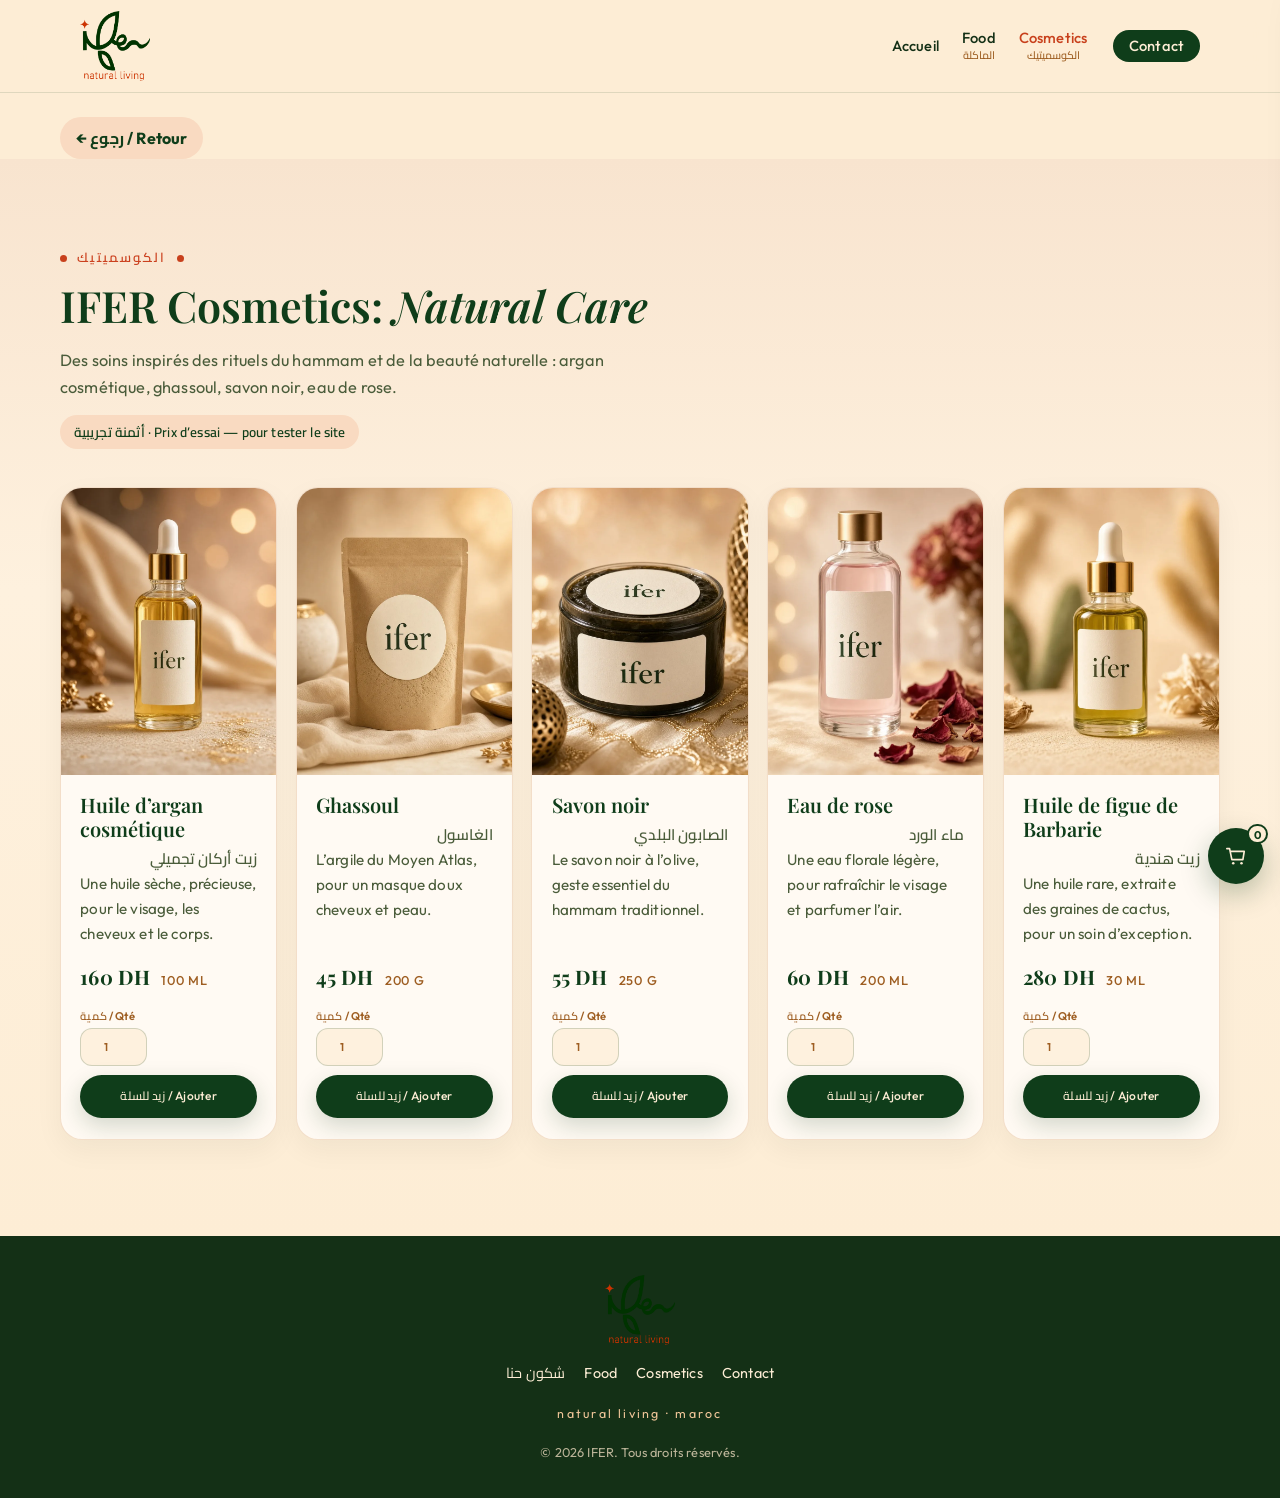
==== cosmetics.html @ a5d4ecb9 "Add product photos, test prices in MAD, and WhatsApp checkout cart Customers can add items to a shar" ====
<!DOCTYPE html>
<html lang="fr">
<head>
  <meta charset="UTF-8">
  <meta name="viewport" content="width=device-width, initial-scale=1">
  <meta name="description" content="IFER — natural living. Huiles, délices et rituels du terroir marocain. Food et Cosmetics.">
  <title>IFER Cosmetics — الكوسميتيك</title>
  <link rel="icon" type="image/png" sizes="32x32" href="assets/favicon-32.png">
  <link rel="icon" type="image/png" sizes="64x64" href="assets/favicon-64.png">
  <link rel="apple-touch-icon" href="assets/favicon-256.png">
  <link rel="preconnect" href="https://fonts.googleapis.com">
  <link rel="preconnect" href="https://fonts.gstatic.com" crossorigin>
  <link href="https://fonts.googleapis.com/css2?family=Cairo:wght@400;500;600;700&family=Outfit:wght@300;400;500;600&family=Playfair+Display:ital,wght@0,400;0,500;0,600;0,700;1,400;1,500&display=swap" rel="stylesheet">
  <link rel="stylesheet" href="styles.css">
</head>
<body>
  <a class="skip-link" href="#contenu">Aller au contenu</a>

  <header class="site-header" id="top">
    <div class="header-inner">
      <a class="brand" href="index.html" aria-label="ifer natural living — accueil">
        <img src="assets/ifer-logo.png" width="2061" height="2050" alt="ifer, natural living">
      </a>
      <button class="nav-toggle" type="button" aria-expanded="false" aria-controls="site-nav" aria-label="Ouvrir le menu">
        <span></span><span></span><span></span>
      </button>
      <nav class="site-nav" id="site-nav" aria-label="Navigation principale">
        <ul>
          <li><a href="index.html">Accueil</a></li>
          <li><a href="food.html">Food<span class="nav-sub">الماكلة</span></a></li>
          <li><a href="cosmetics.html" aria-current="page" class="is-active">Cosmetics<span class="nav-sub">الكوسميتيك</span></a></li>
          <li><a href="index.html#contact" class="nav-cta">Contact</a></li>
        </ul>
      </nav>
    </div>
  </header>

  <main id="contenu">
<div class="container back-wrap"><a class="back-link" href="index.html">← رجوع / Retour</a></div>
    <section class="products cosmetics" id="cosmetics">
      <div class="container">
        <header class="section-head reveal">
          <p class="eyebrow"><span class="dot" aria-hidden="true"></span> الكوسميتيك <span class="dot" aria-hidden="true"></span></p>
          <h2>IFER Cosmetics: <em>Natural Care</em></h2>
          <p class="section-lead">Des soins inspirés des rituels du hammam et de la beauté naturelle : argan cosmétique, ghassoul, savon noir, eau de rose.</p>
          <p class="test-prices-note">أثمنة تجريبية · Prix d’essai — pour tester le site</p>
        </header>

        <div class="card-grid card-grid-5">
          <article class="product-card reveal" data-id="argan-cosmetique" data-name="Huile d’argan cosmétique" data-name-ar="زيت أركان تجميلي" data-price="160" data-size="100 ml" data-img="assets/products/argan-cosmetique.webp">
            <div class="product-photo">
              <picture>
                <source type="image/webp" srcset="assets/products/argan-cosmetique.webp">
                <img src="assets/products/argan-cosmetique.jpg" width="800" height="1066" alt="Huile d’argan cosmétique ifer, 100 ml">
              </picture>
            </div>
            <div class="card-body">
              <h3>Huile d’argan cosmétique</h3>
              <p class="ar-name" lang="ar" dir="rtl">زيت أركان تجميلي</p>
              <p>Une huile sèche, précieuse, pour le visage, les cheveux et le corps.</p>
              <p class="price"><strong>160 DH</strong> <span class="size">100 ml</span></p>
              <div class="buy-row">
                <label class="qty-wrap">كمية / Qté
                  <input class="qty-input" type="number" min="1" max="20" value="1" inputmode="numeric">
                </label>
                <button type="button" class="btn btn-green btn-add">زيد للسلة / Ajouter</button>
              </div>
            </div>
          </article>

          <article class="product-card reveal" data-id="ghassoul" data-name="Ghassoul" data-name-ar="الغاسول" data-price="45" data-size="200 g" data-img="assets/products/ghassoul.webp">
            <div class="product-photo">
              <picture>
                <source type="image/webp" srcset="assets/products/ghassoul.webp">
                <img src="assets/products/ghassoul.jpg" width="800" height="1066" alt="Sachet de ghassoul ifer, 200 g">
              </picture>
            </div>
            <div class="card-body">
              <h3>Ghassoul</h3>
              <p class="ar-name" lang="ar" dir="rtl">الغاسول</p>
              <p>L’argile du Moyen Atlas, pour un masque doux cheveux et peau.</p>
              <p class="price"><strong>45 DH</strong> <span class="size">200 g</span></p>
              <div class="buy-row">
                <label class="qty-wrap">كمية / Qté
                  <input class="qty-input" type="number" min="1" max="20" value="1" inputmode="numeric">
                </label>
                <button type="button" class="btn btn-green btn-add">زيد للسلة / Ajouter</button>
              </div>
            </div>
          </article>

          <article class="product-card reveal" data-id="savon-noir" data-name="Savon noir" data-name-ar="الصابون البلدي" data-price="55" data-size="250 g" data-img="assets/products/savon-noir.webp">
            <div class="product-photo">
              <picture>
                <source type="image/webp" srcset="assets/products/savon-noir.webp">
                <img src="assets/products/savon-noir.jpg" width="800" height="1066" alt="Pot de savon noir ifer, 250 g">
              </picture>
            </div>
            <div class="card-body">
              <h3>Savon noir</h3>
              <p class="ar-name" lang="ar" dir="rtl">الصابون البلدي</p>
              <p>Le savon noir à l’olive, geste essentiel du hammam traditionnel.</p>
              <p class="price"><strong>55 DH</strong> <span class="size">250 g</span></p>
              <div class="buy-row">
                <label class="qty-wrap">كمية / Qté
                  <input class="qty-input" type="number" min="1" max="20" value="1" inputmode="numeric">
                </label>
                <button type="button" class="btn btn-green btn-add">زيد للسلة / Ajouter</button>
              </div>
            </div>
          </article>

          <article class="product-card reveal" data-id="eau-rose" data-name="Eau de rose" data-name-ar="ماء الورد" data-price="60" data-size="200 ml" data-img="assets/products/eau-rose.webp">
            <div class="product-photo">
              <picture>
                <source type="image/webp" srcset="assets/products/eau-rose.webp">
                <img src="assets/products/eau-rose.jpg" width="800" height="1066" alt="Bouteille d’eau de rose ifer, 200 ml">
              </picture>
            </div>
            <div class="card-body">
              <h3>Eau de rose</h3>
              <p class="ar-name" lang="ar" dir="rtl">ماء الورد</p>
              <p>Une eau florale légère, pour rafraîchir le visage et parfumer l’air.</p>
              <p class="price"><strong>60 DH</strong> <span class="size">200 ml</span></p>
              <div class="buy-row">
                <label class="qty-wrap">كمية / Qté
                  <input class="qty-input" type="number" min="1" max="20" value="1" inputmode="numeric">
                </label>
                <button type="button" class="btn btn-green btn-add">زيد للسلة / Ajouter</button>
              </div>
            </div>
          </article>

          <article class="product-card reveal" data-id="figue-barbarie" data-name="Huile de figue de Barbarie" data-name-ar="زيت هندية" data-price="280" data-size="30 ml" data-img="assets/products/figue-barbarie.webp">
            <div class="product-photo">
              <picture>
                <source type="image/webp" srcset="assets/products/figue-barbarie.webp">
                <img src="assets/products/figue-barbarie.jpg" width="800" height="1066" alt="Huile de figue de Barbarie ifer, 30 ml">
              </picture>
            </div>
            <div class="card-body">
              <h3>Huile de figue de Barbarie</h3>
              <p class="ar-name" lang="ar" dir="rtl">زيت هندية</p>
              <p>Une huile rare, extraite des graines de cactus, pour un soin d’exception.</p>
              <p class="price"><strong>280 DH</strong> <span class="size">30 ml</span></p>
              <div class="buy-row">
                <label class="qty-wrap">كمية / Qté
                  <input class="qty-input" type="number" min="1" max="20" value="1" inputmode="numeric">
                </label>
                <button type="button" class="btn btn-green btn-add">زيد للسلة / Ajouter</button>
              </div>
            </div>
          </article>
        </div>
      </div>
    </section>
  </main>

  <footer class="site-footer">
    <div class="container footer-inner">
      <a class="brand footer-brand" href="index.html">
        <img src="assets/ifer-logo.png" width="2061" height="2050" alt="ifer, natural living">
      </a>
      <nav aria-label="Pied de page">
        <a href="index.html">شكون حنا</a>
        <a href="food.html">Food</a>
        <a href="cosmetics.html">Cosmetics</a>
        <a href="index.html#contact">Contact</a>
      </nav>
      <p class="footer-tag">natural living · Maroc</p>
      <p class="copyright">© <span id="year"></span> IFER. Tous droits réservés.</p>
    </div>
  </footer>

  <script src="script.js"></script>
</body>
</html>
---- styles.css ----
/* IFER — natural living
   Palette sampled from the brand artwork */
:root {
  --green-dark: #0f3d1a;
  --green-wordmark: #274422;
  --green-deep: #203d1d;
  --green-ink: #143016;
  --orange: #c8401c;
  --orange-tag: #cb401e;
  --orange-star: #db4216;
  --orange-bright: #f0420e;
  --orange-dark: #c83815;
  --cream: #fdedd5;
  --cream-mid: #fdeed7;
  --cream-warm: #fef1de;
  --cream-deep: #f3e0c4;
  --gold-mid: #e7b686;
  --gold-light: #f1c699;
  --gold-dark: #d89d67;
  --amber: #b67943;
  --amber-dark: #9e5e22;
  --amber-light: #d2975a;
  --pink-pill: #f9dac1;
  --backdrop: #c4986f;
  --paper: #fffaf3;
  --text: #143016;
  --text-soft: #4a5c3a;
  --line: rgba(15, 61, 26, 0.12);
  --shadow: 0 16px 40px rgba(20, 48, 22, 0.08);
  --radius: 22px;
  --header-h: 84px;
  --font-serif: "Playfair Display", "Times New Roman", serif;
  --font-sans: "Outfit", "Cairo", system-ui, sans-serif;
  --font-ar: "Cairo", "Outfit", system-ui, sans-serif;
  --ease: cubic-bezier(.22, 1, .36, 1);
}

*, *::before, *::after { box-sizing: border-box; }
html { scroll-behavior: smooth; }
@media (prefers-reduced-motion: reduce) {
  html { scroll-behavior: auto; }
  *, *::before, *::after {
    animation-duration: 0.01ms !important;
    animation-iteration-count: 1 !important;
    transition-duration: 0.01ms !important;
  }
}

body {
  margin: 0;
  font-family: var(--font-sans);
  font-weight: 400;
  color: var(--text);
  background: var(--cream);
  line-height: 1.65;
  letter-spacing: 0.01em;
  -webkit-font-smoothing: antialiased;
}

img { max-width: 100%; height: auto; display: block; }
a { color: inherit; }
button, input, textarea { font: inherit; color: inherit; }

h1, h2, h3, em {
  font-family: var(--font-serif);
  font-weight: 600;
  letter-spacing: 0;
  line-height: 1.2;
  color: var(--green-dark);
}

h1 { font-size: clamp(1.85rem, 5vw, 3.15rem); margin: 0 0 0.4em; }
h2 { font-size: clamp(1.7rem, 4vw, 2.7rem); margin: 0 0 0.35em; }
h3 { font-size: 1.25rem; margin: 0 0 0.25em; }

[lang="ar"] { font-family: var(--font-ar); }

.skip-link {
  position: absolute;
  left: 1rem;
  top: -4rem;
  background: var(--green-dark);
  color: var(--cream);
  padding: 0.6rem 1rem;
  z-index: 1000;
  border-radius: 8px;
}
.skip-link:focus { top: 0.6rem; }

.container {
  width: min(1120px, calc(100% - 2rem));
  margin-inline: auto;
}

/* Eyebrow + 4-point star / orange dots (from the product post) */
.eyebrow {
  display: flex;
  align-items: center;
  justify-content: center;
  gap: 0.65rem;
  margin: 0 0 0.7rem;
  font-family: var(--font-ar);
  font-size: 0.82rem;
  font-weight: 600;
  letter-spacing: 0.16em;
  text-transform: uppercase;
  color: var(--orange-tag);
}
.section-head .eyebrow,
.about-copy .eyebrow,
.feature-body .eyebrow,
.contact-copy .eyebrow { justify-content: flex-start; }

.star {
  width: 11px;
  height: 11px;
  background: var(--orange-star);
  clip-path: polygon(50% 0%, 65% 35%, 100% 50%, 65% 65%, 50% 100%, 35% 65%, 0% 50%, 35% 35%);
  display: inline-block;
  flex-shrink: 0;
}
.dot {
  width: 7px;
  height: 7px;
  background: var(--orange);
  border-radius: 50%;
  display: inline-block;
  flex-shrink: 0;
}

.h-latin {
  display: block;
  margin-top: 0.25rem;
  font-family: var(--font-serif);
  font-style: italic;
  font-weight: 400;
  font-size: 0.52em;
  color: var(--amber-dark);
  letter-spacing: 0.02em;
}

.section-lead {
  max-width: 38rem;
  margin: 0.25rem 0 0;
  color: var(--text-soft);
  font-size: 1.02rem;
}

.section-head {
  margin-bottom: 2.4rem;
  text-align: left;
}

/* Buttons */
.btn {
  display: inline-flex;
  align-items: center;
  justify-content: center;
  gap: 0.45rem;
  padding: 0.85rem 1.45rem;
  border-radius: 999px;
  text-decoration: none;
  border: 1.5px solid transparent;
  cursor: pointer;
  font-weight: 500;
  letter-spacing: 0.04em;
  transition: transform 0.35s var(--ease), background 0.35s var(--ease), color 0.35s var(--ease), box-shadow 0.35s var(--ease);
}
.btn:hover { transform: translateY(-2px); }
.btn:focus-visible { outline: 2px solid var(--orange); outline-offset: 3px; }
.btn-green {
  background: var(--green-dark);
  color: var(--cream);
  box-shadow: 0 8px 22px rgba(15, 61, 26, 0.18);
}
.btn-green:hover { background: var(--green-wordmark); }
.btn-outline {
  background: transparent;
  color: var(--green-dark);
  border-color: var(--green-dark);
}
.btn-outline:hover { background: var(--green-dark); color: var(--cream); }

/* Header */
.site-header {
  position: sticky;
  top: 0;
  z-index: 50;
  background: rgba(253, 237, 213, 0.88);
  backdrop-filter: blur(16px) saturate(1.2);
  -webkit-backdrop-filter: blur(16px) saturate(1.2);
  border-bottom: 1px solid var(--line);
  transition: box-shadow 0.35s var(--ease), background 0.35s var(--ease);
}
.site-header.is-scrolled {
  background: rgba(253, 237, 213, 0.97);
  box-shadow: 0 8px 24px rgba(20, 48, 22, 0.06);
}
.header-inner {
  width: min(1120px, calc(100% - 1.4rem));
  margin-inline: auto;
  min-height: var(--header-h);
  display: flex;
  align-items: center;
  justify-content: space-between;
  gap: 1rem;
}
.brand img {
  height: 64px;
  width: auto;
  border-radius: 12px;
}
.footer-brand img { height: 72px; }

.nav-toggle {
  display: none;
  width: 44px;
  height: 44px;
  border: 0;
  background: transparent;
  padding: 10px 8px;
  cursor: pointer;
}
.nav-toggle span {
  display: block;
  height: 2px;
  margin: 6px 0;
  background: var(--green-dark);
  border-radius: 2px;
  transition: transform 0.3s var(--ease), opacity 0.3s;
}
.nav-toggle[aria-expanded="true"] span:nth-child(1) { transform: translateY(8px) rotate(45deg); }
.nav-toggle[aria-expanded="true"] span:nth-child(2) { opacity: 0; }
.nav-toggle[aria-expanded="true"] span:nth-child(3) { transform: translateY(-8px) rotate(-45deg); }

.site-nav ul {
  display: flex;
  align-items: center;
  gap: 0.15rem 1.15rem;
  list-style: none;
  margin: 0;
  padding: 0;
}
.site-nav a {
  text-decoration: none;
  color: var(--green-ink);
  font-size: 0.92rem;
  font-weight: 500;
  display: flex;
  flex-direction: column;
  align-items: center;
  line-height: 1.15;
  padding: 0.35rem 0.15rem;
  position: relative;
}
.site-nav a::after {
  content: "";
  position: absolute;
  left: 20%;
  right: 20%;
  bottom: 0;
  height: 1.5px;
  background: var(--orange);
  transform: scaleX(0);
  transition: transform 0.3s var(--ease);
}
.site-nav a:hover::after,
.site-nav a:focus-visible::after { transform: scaleX(1); }
.nav-sub {
  font-family: var(--font-ar);
  font-size: 0.68rem;
  font-weight: 500;
  color: var(--amber-dark);
  letter-spacing: 0;
  margin-top: 0.12rem;
}
.nav-cta {
  background: var(--green-dark);
  color: var(--cream) !important;
  border-radius: 999px;
  padding: 0.45rem 1rem !important;
  margin-left: 0.3rem;
}
.nav-cta::after { display: none; }
.nav-cta:hover { background: var(--green-wordmark); }

/* Hero */
.hero {
  background: var(--cream);
}
.hero-art-wrap {
  background: var(--cream-deep);
}
.hero-art {
  width: 100%;
  height: auto;
  display: block;
}
.hero-caption {
  width: min(800px, calc(100% - 2rem));
  margin: 0 auto;
  padding: 2.2rem 0 3.2rem;
  text-align: center;
}
.hero-caption h1 { color: var(--green-dark); }
.hero-ar {
  font-family: var(--font-ar);
  font-size: 1.15rem;
  color: var(--amber-dark);
  margin: 0 0 1.5rem;
}
.hero-actions {
  display: flex;
  flex-wrap: wrap;
  justify-content: center;
  gap: 0.75rem;
}

/* About */
.about {
  padding: 4.5rem 0;
  background:
    linear-gradient(180deg, var(--cream-warm) 0%, var(--cream) 100%);
}
.about-grid {
  display: grid;
  gap: 2.5rem;
  align-items: center;
}
.ar-lead {
  font-size: 1.12rem;
  line-height: 1.9;
  color: var(--green-ink);
}
.about-copy p + p { margin-top: 1rem; }
.about-figure {
  margin: 0;
  position: relative;
}
.about-figure img {
  width: 100%;
  border-radius: 28px;
  box-shadow: var(--shadow);
  object-fit: cover;
  max-height: 560px;
}
.about-figure figcaption {
  display: flex;
  align-items: center;
  gap: 0.7rem;
  margin-top: 0.9rem;
  font-family: var(--font-serif);
  font-style: italic;
  color: var(--green-wordmark);
}
.pill {
  display: inline-flex;
  align-items: center;
  background: var(--pink-pill);
  color: var(--green-dark);
  font-family: var(--font-sans);
  font-style: normal;
  font-size: 0.72rem;
  font-weight: 600;
  letter-spacing: 0.08em;
  text-transform: uppercase;
  padding: 0.35rem 0.8rem;
  border-radius: 999px;
}

/* Products */
.products { padding: 4.5rem 0 5rem; }
.food { background: var(--cream); }
.cosmetics {
  background:
    linear-gradient(180deg, #f8e4cf 0%, var(--cream-warm) 40%, var(--cream) 100%);
}

.feature-card {
  display: grid;
  gap: 0;
  background: var(--paper);
  border-radius: 28px;
  overflow: hidden;
  box-shadow: var(--shadow);
  border: 1px solid rgba(216, 157, 103, 0.28);
  margin-bottom: 2rem;
}
.feature-visual img {
  width: 100%;
  height: 100%;
  object-fit: cover;
  min-height: 280px;
  max-height: 460px;
}
.feature-body { padding: 1.8rem 1.5rem 2rem; }
.feature-body h3 { font-size: clamp(1.5rem, 3vw, 2rem); }
.ar-name {
  font-family: var(--font-ar);
  color: var(--orange-tag);
  font-weight: 600;
  margin: 0 0 0.8rem;
  font-size: 1.05rem;
}
.feature-body p { color: var(--text-soft); }

.price-soon {
  display: inline-flex;
  flex-wrap: wrap;
  align-items: center;
  gap: 0.5rem 0.75rem;
  margin-top: 1rem;
  padding: 0.4rem 0.9rem;
  background: var(--pink-pill);
  border-radius: 999px;
  font-family: var(--font-ar);
  font-weight: 700;
  font-size: 0.92rem;
  color: var(--green-dark);
  letter-spacing: 0;
}
.price-soon span {
  font-family: var(--font-sans);
  font-weight: 500;
  font-size: 0.75rem;
  letter-spacing: 0.08em;
  text-transform: uppercase;
  color: var(--amber-dark);
  border-left: 1px solid rgba(15, 61, 26, 0.2);
  padding-left: 0.75rem;
}

.card-grid {
  display: grid;
  gap: 1.15rem;
  grid-template-columns: 1fr;
}
.product-card {
  background: var(--paper);
  border-radius: var(--radius);
  overflow: hidden;
  border: 1px solid rgba(216, 157, 103, 0.3);
  box-shadow: 0 10px 28px rgba(20, 48, 22, 0.05);
  display: flex;
  flex-direction: column;
  transition: transform 0.4s var(--ease), box-shadow 0.4s var(--ease);
}
.product-card:hover {
  transform: translateY(-6px);
  box-shadow: 0 18px 36px rgba(20, 48, 22, 0.1);
}
.placeholder {
  background:
    radial-gradient(circle at 30% 20%, var(--cream-warm), var(--gold-light) 45%, var(--gold-mid) 100%);
  min-height: 180px;
  display: grid;
  place-items: center;
  padding: 1.2rem 1rem 0.4rem;
}
.placeholder-cos {
  background:
    radial-gradient(circle at 70% 30%, var(--pink-pill), var(--cream-deep) 50%, var(--gold-dark) 130%);
}
.placeholder svg { width: 110px; height: 128px; }
.card-body { padding: 1.1rem 1.2rem 1.35rem; flex: 1; display: flex; flex-direction: column; }
.card-body p { margin: 0; color: var(--text-soft); font-size: 0.95rem; }
.card-body .price-soon { margin-top: auto; padding-top: 1rem; align-self: flex-start; }

/* Terroir */
.terroir {
  padding: 4.5rem 0 5rem;
  background: var(--green-dark);
  color: var(--cream);
}
.terroir h2, .terroir .h-latin { color: var(--cream); }
.terroir .h-latin { color: var(--gold-light); }
.terroir .section-lead { color: var(--gold-light); }
.terroir .eyebrow { color: var(--gold-light); }
.terroir .star { background: var(--orange-star); }
.values-grid {
  display: grid;
  gap: 1.1rem;
  grid-template-columns: 1fr;
  margin-top: 2.2rem;
}
.value-card {
  background: rgba(253, 237, 213, 0.07);
  border: 1px solid rgba(253, 237, 213, 0.14);
  border-radius: var(--radius);
  padding: 1.5rem 1.3rem 1.6rem;
  transition: background 0.35s var(--ease), transform 0.35s var(--ease);
}
.value-card:hover {
  background: rgba(253, 237, 213, 0.12);
  transform: translateY(-4px);
}
.value-card h3 { color: var(--cream); display: flex; flex-wrap: wrap; gap: 0.4rem 0.7rem; align-items: baseline; }
.value-card h3 span { font-family: var(--font-ar); font-size: 0.85rem; font-weight: 500; color: var(--gold-light); font-style: normal; }
.value-card p { margin: 0.4rem 0 0; color: var(--cream-deep); }
.value-icon {
  width: 56px;
  height: 56px;
  margin-bottom: 0.9rem;
}
.value-icon svg { width: 100%; height: 100%; }

/* Contact */
.contact {
  padding: 4.5rem 0 5.2rem;
  background: var(--cream-warm);
}
.contact-grid { display: grid; gap: 2.4rem; }
.contact-links { list-style: none; margin: 1.6rem 0 0; padding: 0; display: grid; gap: 1rem; }
.social-btn {
  display: inline-flex;
  align-items: center;
  gap: 0.7rem;
  text-decoration: none;
  background: var(--paper);
  border: 1px solid rgba(216, 157, 103, 0.4);
  padding: 0.8rem 1.1rem;
  border-radius: 999px;
  font-weight: 500;
  transition: transform 0.3s var(--ease), box-shadow 0.3s var(--ease);
}
.social-btn:hover { transform: translateY(-2px); box-shadow: var(--shadow); }
.social-btn.ig { color: var(--green-dark); }
.social-btn.wa { color: var(--green-wordmark); }
.social-btn[aria-disabled="true"] { opacity: 0.85; cursor: default; }
.hint {
  display: block;
  margin: 0.35rem 0 0 0.4rem;
  font-size: 0.75rem;
  color: var(--amber-dark);
}

.contact-form {
  background: var(--paper);
  border-radius: 28px;
  padding: 1.6rem 1.3rem 1.5rem;
  border: 1px solid rgba(216, 157, 103, 0.3);
  box-shadow: var(--shadow);
  display: grid;
  gap: 1rem;
}
.field label {
  display: block;
  margin-bottom: 0.4rem;
  font-size: 0.88rem;
  font-weight: 500;
  color: var(--green-ink);
}
.field label span { font-family: var(--font-ar); color: var(--amber-dark); font-weight: 600; margin-right: 0.3rem; }
.field input,
.field textarea {
  width: 100%;
  border: 1.5px solid rgba(15, 61, 26, 0.15);
  background: var(--cream-warm);
  border-radius: 14px;
  padding: 0.8rem 0.95rem;
  outline: none;
  transition: border-color 0.25s, box-shadow 0.25s, background 0.25s;
}
.field textarea { resize: vertical; min-height: 120px; }
.field input:focus,
.field textarea:focus {
  border-color: var(--green-wordmark);
  background: #fff;
  box-shadow: 0 0 0 4px rgba(39, 68, 34, 0.12);
}
.form-note { margin: 0; font-size: 0.78rem; color: var(--text-soft); }
.form-success {
  margin: 0;
  padding: 0.8rem 1rem;
  background: #e7f0e4;
  color: var(--green-dark);
  border-radius: 12px;
  font-family: var(--font-ar);
}
.contact-form .btn { justify-self: start; }

/* Footer */
.site-footer {
  background: var(--green-ink);
  color: var(--cream-deep);
  padding: 2.4rem 0 2.2rem;
  text-align: center;
}
.footer-inner { display: grid; gap: 1.1rem; justify-items: center; }
.site-footer nav { display: flex; flex-wrap: wrap; gap: 0.7rem 1.2rem; justify-content: center; }
.site-footer nav a { text-decoration: none; font-size: 0.9rem; color: var(--cream); }
.site-footer nav a:hover { color: var(--gold-light); }
.footer-tag {
  margin: 0;
  letter-spacing: 0.18em;
  text-transform: lowercase;
  font-size: 0.78rem;
  color: var(--gold-light);
}
.copyright { margin: 0; font-size: 0.8rem; opacity: 0.75; }

/* Reveal */
.reveal {
  opacity: 0;
  transform: translateY(22px);
  animation: rise 0.9s var(--ease) forwards;
}
.hero-art-wrap.reveal { animation-delay: 0.05s; }
@media (prefers-reduced-motion: reduce) {
  .reveal { opacity: 1; transform: none; animation: none; }
}
@keyframes rise {
  to { opacity: 1; transform: none; }
}

/* Responsive */
@media (min-width: 640px) {
  .card-grid { grid-template-columns: 1fr 1fr; }
  .values-grid { grid-template-columns: 1fr 1fr; }
  .feature-body { padding: 2.2rem; }
  .brand img { height: 70px; }
}

@media (min-width: 900px) {
  :root { --header-h: 92px; }
  .about-grid { grid-template-columns: 1.05fr 0.95fr; gap: 4rem; }
  .feature-card { grid-template-columns: 0.9fr 1.1fr; }
  .feature-visual img { max-height: none; min-height: 100%; }
  .card-grid { grid-template-columns: repeat(4, 1fr); }
  .card-grid-5 { grid-template-columns: repeat(5, 1fr); }
  .values-grid { grid-template-columns: repeat(4, 1fr); }
  .contact-grid { grid-template-columns: 0.95fr 1.05fr; align-items: start; gap: 3.5rem; }
  .about { padding: 6rem 0; }
  .products, .terroir, .contact { padding: 5.5rem 0 6rem; }
  .hero-caption { padding: 2.6rem 0 4rem; }
  .container { width: min(1160px, calc(100% - 3.5rem)); }
}

@media (max-width: 899px) {
  .nav-toggle { display: block; }
  .site-nav {
    position: fixed;
    inset: var(--header-h) 0 auto 0;
    background: rgba(253, 237, 213, 0.98);
    border-bottom: 1px solid var(--line);
    padding: 0.5rem 1.2rem 1.2rem;
    transform: translateY(-120%);
    opacity: 0;
    pointer-events: none;
    transition: transform 0.4s var(--ease), opacity 0.35s;
    box-shadow: 0 16px 30px rgba(20, 48, 22, 0.08);
  }
  .site-nav.is-open {
    transform: none;
    opacity: 1;
    pointer-events: auto;
  }
  .site-nav ul { flex-direction: column; align-items: stretch; gap: 0; }
  .site-nav a { align-items: flex-start; padding: 0.85rem 0.2rem; font-size: 1.05rem; }
  .nav-cta { margin: 0.4rem 0 0; align-items: center !important; text-align: center; }
  body.nav-open { overflow: hidden; }
}

@media (max-width: 639px) {
  .brand img { height: 56px; }
  :root { --header-h: 76px; }
  .card-grid-5 { grid-template-columns: 1fr; }
  .hero-caption { padding: 1.6rem 0 2.4rem; }
  .about, .products, .terroir, .contact { padding: 3.2rem 0 3.6rem; }
}

/* Real IFER logo */
.hero-art-wrap { background: radial-gradient(ellipse at 30% 20%, #fffaf3 0%, #fdedd5 45%, #f1c699 100%); display:flex; justify-content:center; align-items:center; padding: clamp(2.5rem,7vw,5.5rem) 1rem; }
.hero-art { width: min(340px, 62vw) !important; }
.brand img { width:auto; }

/* Two-choice home */
.choices { padding: clamp(1rem,4vw,2.5rem) 0 clamp(3rem,7vw,5rem); background: var(--cream); }
.choices-grid { display:grid; grid-template-columns: 1fr 1fr; gap: clamp(1rem,3vw,2rem); }
.choice-card { display:flex; flex-direction:column; justify-content:flex-end; gap:.4rem; min-height: 300px; padding: 2rem; border-radius: 28px; text-decoration:none; color:#fffaf3; position:relative; overflow:hidden; box-shadow: 0 18px 40px rgba(15,61,26,.18); transition: transform .35s ease, box-shadow .35s ease; }
.choice-card:hover { transform: translateY(-6px); box-shadow: 0 26px 50px rgba(15,61,26,.26); }
.choice-food { background: linear-gradient(160deg, rgba(15,61,26,.35), rgba(15,61,26,.92)), url('assets/products/argan-culinaire.jpg') center/cover; }
.choice-cos { background: linear-gradient(160deg, #d89d67 0%, #c8401c 100%); }
.choice-ar { font-size: 1.4rem; font-weight:700; color:#f9dac1; }
.choice-title { font-family: 'Playfair Display', serif; font-size: clamp(2rem,4vw,2.8rem); line-height:1.05; }
.choice-sub { opacity:.92; }
.choice-go { margin-top:.8rem; align-self:flex-start; background:#fffaf3; color:#0f3d1a; padding:.6rem 1.2rem; border-radius:999px; font-weight:700; }
.back-wrap { padding-top: 1.5rem; }
.back-link { color:#0f3d1a; font-weight:700; text-decoration:none; background:#f9dac1; padding:.5rem 1rem; border-radius:999px; display:inline-block; }
.site-nav a.is-active { color: var(--orange, #c8401c); }
@media (max-width: 700px) { .choices-grid { grid-template-columns: 1fr; } .choice-card { min-height: 230px; } }

/* Product photos, prices, cart & checkout */
.test-prices-note {
  display: inline-block;
  margin: 0.9rem 0 0;
  padding: 0.35rem 0.85rem;
  background: var(--pink-pill);
  color: var(--green-dark);
  border-radius: 999px;
  font-family: var(--font-ar);
  font-size: 0.85rem;
  font-weight: 600;
}
.product-photo {
  aspect-ratio: 3 / 4;
  overflow: hidden;
  background: var(--cream-deep);
}
.product-photo img,
.product-photo picture,
.feature-visual picture {
  display: block;
  width: 100%;
  height: 100%;
}
.product-photo img,
.feature-visual img {
  width: 100%;
  height: 100%;
  object-fit: cover;
}
.price {
  display: flex;
  flex-wrap: wrap;
  align-items: baseline;
  gap: 0.45rem 0.7rem;
  margin: 0.9rem 0 0;
  color: var(--green-dark) !important;
  font-family: var(--font-sans);
}
.price strong {
  font-family: var(--font-serif);
  font-size: 1.25rem;
  font-weight: 700;
}
.price .size {
  font-size: 0.8rem;
  font-weight: 500;
  letter-spacing: 0.06em;
  text-transform: uppercase;
  color: var(--amber-dark);
}
.card-body .price { margin-top: auto; padding-top: 0.85rem; }
.buy-row {
  display: flex;
  flex-wrap: wrap;
  align-items: flex-end;
  gap: 0.55rem;
  margin-top: 0.85rem;
}
.qty-wrap {
  display: flex;
  flex-direction: column;
  gap: 0.2rem;
  font-size: 0.7rem;
  font-weight: 600;
  color: var(--amber-dark);
}
.qty-input {
  width: 4.2rem;
  border: 1.5px solid rgba(15, 61, 26, 0.18);
  background: var(--cream-warm);
  border-radius: 12px;
  padding: 0.55rem 0.4rem;
  text-align: center;
}
.btn-add { padding: 0.7rem 0.95rem; font-size: 0.82rem; letter-spacing: 0.02em; flex: 1; min-width: 8.5rem; }
.btn-add.is-added { background: #2e5a32; }
.card-grid-5 .btn-add { font-size: 0.75rem; padding: 0.65rem 0.7rem; }

/* Floating cart */
.cart-fab {
  position: fixed;
  right: 1rem;
  bottom: 1rem;
  z-index: 80;
  width: 56px;
  height: 56px;
  border: 0;
  border-radius: 50%;
  background: var(--green-dark);
  color: var(--cream);
  box-shadow: 0 10px 28px rgba(15, 61, 26, 0.28);
  cursor: pointer;
  display: grid;
  place-items: center;
  transition: transform 0.3s var(--ease);
}
.cart-fab:hover { transform: translateY(-2px); }
.cart-fab.has-items { background: var(--orange); }
.cart-fab.is-pulse { animation: cartpulse 0.45s var(--ease); }
@keyframes cartpulse {
  0% { transform: scale(1); }
  40% { transform: scale(1.12); }
  100% { transform: scale(1); }
}
.cart-badge {
  position: absolute;
  top: -4px;
  right: -4px;
  min-width: 20px;
  height: 20px;
  padding: 0 5px;
  border-radius: 999px;
  background: var(--cream);
  color: var(--green-dark);
  font-size: 0.7rem;
  font-weight: 700;
  display: grid;
  place-items: center;
  border: 2px solid var(--green-dark);
}
.cart-fab.has-items .cart-badge { border-color: var(--orange); }
.cart-overlay {
  position: fixed;
  inset: 0;
  background: rgba(15, 61, 26, 0.35);
  z-index: 85;
  opacity: 0;
  pointer-events: none;
  transition: opacity 0.3s;
}
.cart-overlay.is-open { opacity: 1; pointer-events: auto; }
.cart-drawer {
  position: fixed;
  top: 0;
  right: 0;
  z-index: 90;
  width: min(420px, 100%);
  height: 100%;
  background: var(--cream);
  box-shadow: -12px 0 40px rgba(15, 61, 26, 0.18);
  transform: translateX(110%);
  transition: transform 0.4s var(--ease);
  display: flex;
  flex-direction: column;
  overflow: auto;
  -webkit-overflow-scrolling: touch;
}
.cart-drawer.is-open { transform: none; }
.cart-head {
  display: flex;
  align-items: center;
  justify-content: space-between;
  padding: 1rem 1.1rem;
  border-bottom: 1px solid var(--line);
  position: sticky;
  top: 0;
  background: var(--cream);
  z-index: 1;
}
.cart-head h2 {
  margin: 0;
  font-size: 1.35rem;
  font-family: var(--font-ar);
}
.cart-head h2 span {
  display: block;
  font-family: var(--font-serif);
  font-style: italic;
  font-weight: 400;
  font-size: 0.7em;
  color: var(--amber-dark);
}
.cart-close {
  width: 40px;
  height: 40px;
  border: 0;
  background: transparent;
  font-size: 1.8rem;
  line-height: 1;
  color: var(--green-dark);
  cursor: pointer;
}
.cart-list { list-style: none; margin: 0; padding: 0.6rem 1rem; display: grid; gap: 0.8rem; flex: 1; }
.cart-empty { text-align: center; color: var(--text-soft); padding: 2rem 0.5rem; }
.cart-item {
  display: grid;
  grid-template-columns: 72px 1fr;
  gap: 0.75rem;
  background: var(--paper);
  border: 1px solid rgba(216, 157, 103, 0.3);
  border-radius: 16px;
  padding: 0.6rem;
  align-items: center;
}
.cart-item img { width: 72px; height: 72px; object-fit: cover; border-radius: 10px; background: var(--cream-deep); }
.cart-item-name { margin: 0; font-weight: 600; font-size: 0.92rem; color: var(--green-dark); }
.cart-item-meta { margin: 0.15rem 0 0.4rem; font-size: 0.75rem; color: var(--amber-dark); font-family: var(--font-ar); }
.cart-item-row { display: flex; align-items: center; gap: 0.35rem; flex-wrap: wrap; }
.qty-btn {
  width: 28px;
  height: 28px;
  border-radius: 8px;
  border: 1px solid rgba(15, 61, 26, 0.2);
  background: var(--cream-warm);
  cursor: pointer;
  color: var(--green-dark);
  font-weight: 700;
}
.cart-qty { min-width: 1.2rem; text-align: center; font-weight: 600; }
.cart-remove {
  border: 0;
  background: transparent;
  color: var(--orange);
  font-size: 0.75rem;
  cursor: pointer;
  font-family: var(--font-ar);
  margin-left: auto;
}
.cart-line { font-weight: 700; font-size: 0.85rem; margin-left: auto; }
.cart-totals {
  padding: 0.9rem 1.1rem;
  border-top: 1px solid var(--line);
  background: var(--paper);
}
.cart-totals p { display: flex; justify-content: space-between; margin: 0.25rem 0; font-size: 0.92rem; }
.cart-free-hint { display: block !important; font-size: 0.75rem !important; color: var(--amber-dark); margin: 0.15rem 0 0.4rem !important; }
.cart-total { font-size: 1.05rem !important; color: var(--green-dark); }
.checkout-form {
  padding: 0 1.1rem 1.4rem;
  display: grid;
  gap: 0.7rem;
}
.checkout-form h3 { margin: 0.2rem 0 0; font-size: 1.1rem; }
.pay-note {
  margin: 0;
  background: var(--pink-pill);
  color: var(--green-dark);
  padding: 0.4rem 0.7rem;
  border-radius: 999px;
  font-size: 0.8rem;
  font-weight: 600;
  font-family: var(--font-ar);
  text-align: center;
}
.checkout-form .field textarea { min-height: 64px; }
.form-error { margin: 0; color: var(--orange); font-size: 0.82rem; font-family: var(--font-ar); }
.btn-block { width: 100%; }
body.cart-open { overflow: hidden; }

.order-modal {
  position: fixed;
  inset: 0;
  z-index: 100;
  background: rgba(15, 61, 26, 0.45);
  display: grid;
  place-items: center;
  padding: 1rem;
}
.order-modal[hidden] { display: none; }
.order-modal-card {
  width: min(520px, 100%);
  max-height: 90vh;
  overflow: auto;
  background: var(--paper);
  border-radius: 20px;
  padding: 1.3rem;
}
.order-modal-note { font-size: 0.85rem; color: var(--amber-dark); }
.order-modal-body {
  white-space: pre-wrap;
  background: var(--cream-warm);
  padding: 0.9rem;
  border-radius: 12px;
  font-size: 0.85rem;
  overflow: auto;
}
.order-modal-actions { display: flex; flex-wrap: wrap; gap: 0.5rem; margin-top: 0.8rem; }

@media (min-width: 900px) and (max-width: 1099px) {
  .card-grid-5 { grid-template-columns: repeat(3, 1fr); }
}
@media (max-width: 899px) {
  .cart-fab { bottom: 1.1rem; right: 0.85rem; }
}
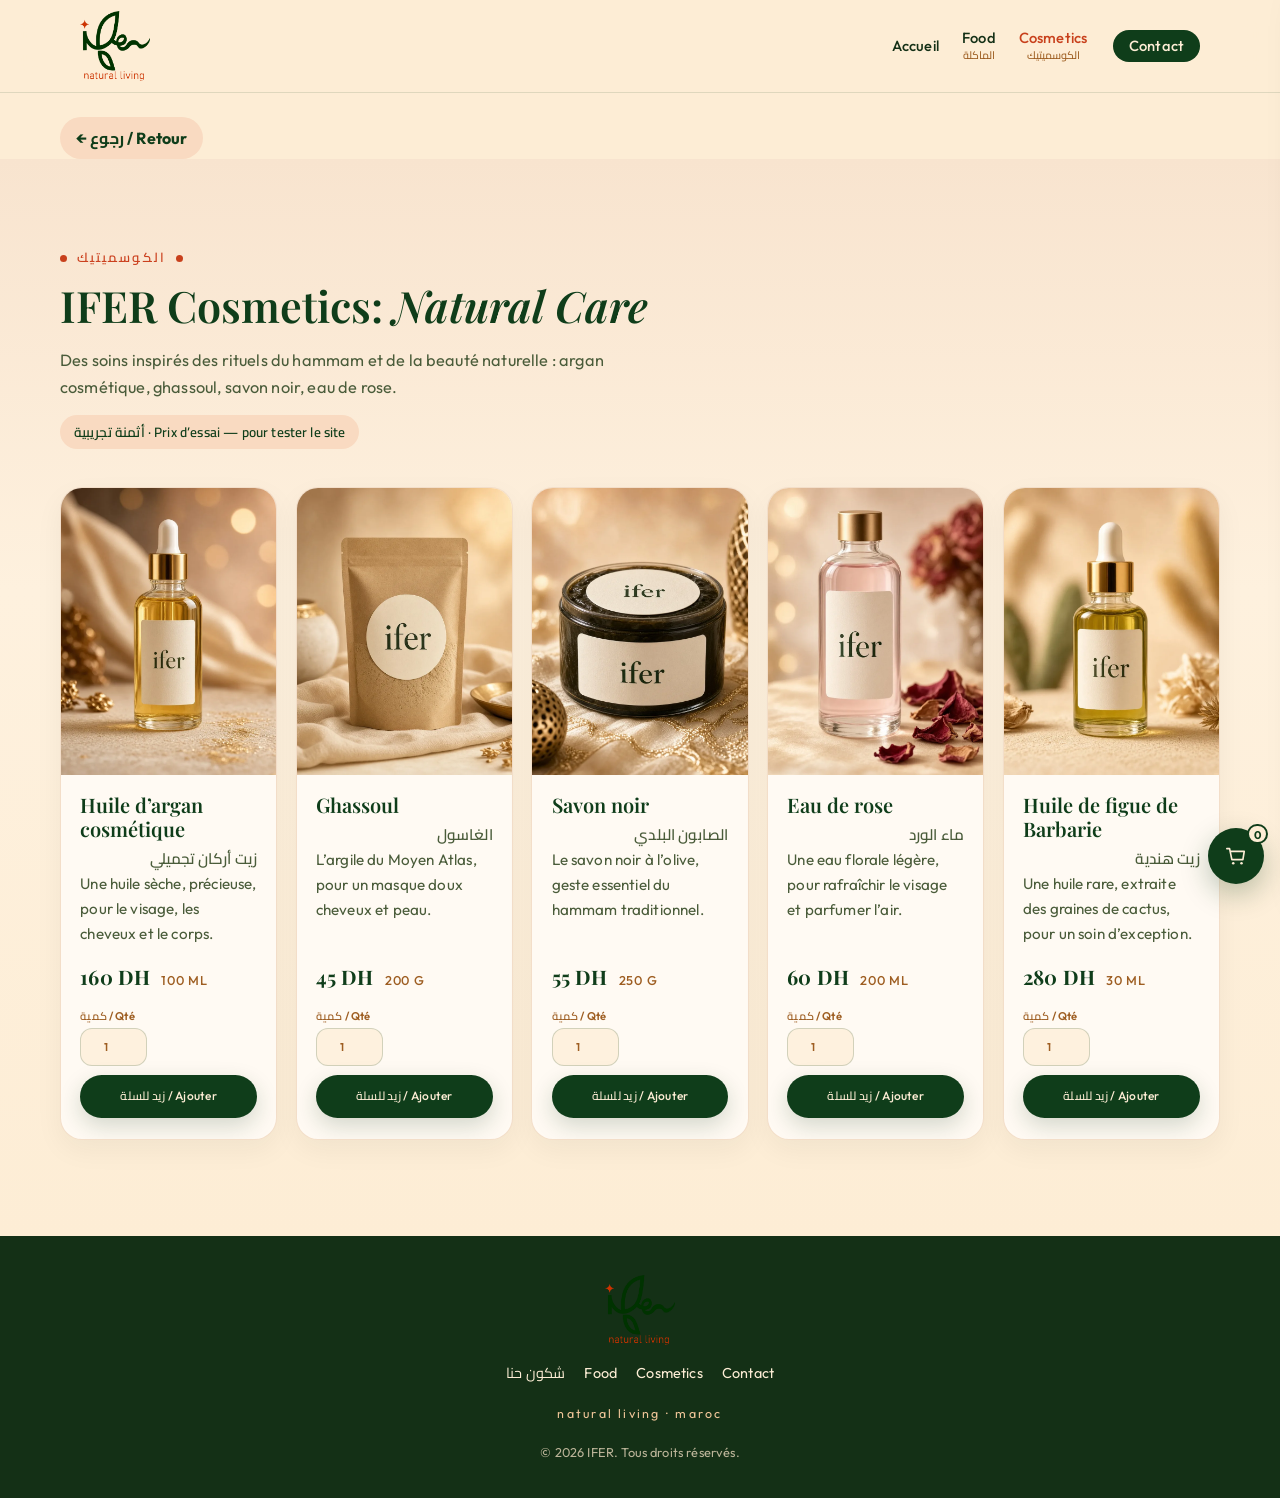
==== commit 2a0fbabf: "Cache-bust assets" ====
--- a/cosmetics.html
+++ b/cosmetics.html
@@ -11,7 +11,7 @@
   <link rel="preconnect" href="https://fonts.googleapis.com">
   <link rel="preconnect" href="https://fonts.gstatic.com" crossorigin>
   <link href="https://fonts.googleapis.com/css2?family=Cairo:wght@400;500;600;700&family=Outfit:wght@300;400;500;600&family=Playfair+Display:ital,wght@0,400;0,500;0,600;0,700;1,400;1,500&display=swap" rel="stylesheet">
-  <link rel="stylesheet" href="styles.css">
+  <link rel="stylesheet" href="styles.css?v=1794330537">
 </head>
 <body>
   <a class="skip-link" href="#contenu">Aller au contenu</a>
@@ -172,6 +172,6 @@
     </div>
   </footer>
 
-  <script src="script.js"></script>
+  <script src="script.js?v=1794330537"></script>
 </body>
 </html>
--- a/styles.css
+++ b/styles.css
@@ -679,7 +679,7 @@
 .choices-grid { display:grid; grid-template-columns: 1fr 1fr; gap: clamp(1rem,3vw,2rem); }
 .choice-card { display:flex; flex-direction:column; justify-content:flex-end; gap:.4rem; min-height: 300px; padding: 2rem; border-radius: 28px; text-decoration:none; color:#fffaf3; position:relative; overflow:hidden; box-shadow: 0 18px 40px rgba(15,61,26,.18); transition: transform .35s ease, box-shadow .35s ease; }
 .choice-card:hover { transform: translateY(-6px); box-shadow: 0 26px 50px rgba(15,61,26,.26); }
-.choice-food { background: linear-gradient(160deg, rgba(15,61,26,.35), rgba(15,61,26,.92)), url('assets/products/argan-culinaire.jpg') center/cover; }
+.choice-food { background: linear-gradient(160deg, rgba(15,61,26,.35), rgba(15,61,26,.92)), url('assets/products/argan-culinaire.jpg?v=1794330537') center/cover; }
 .choice-cos { background: linear-gradient(160deg, #d89d67 0%, #c8401c 100%); }
 .choice-ar { font-size: 1.4rem; font-weight:700; color:#f9dac1; }
 .choice-title { font-family: 'Playfair Display', serif; font-size: clamp(2rem,4vw,2.8rem); line-height:1.05; }
@@ -975,3 +975,7 @@
 @media (max-width: 899px) {
   .cart-fab { bottom: 1.1rem; right: 0.85rem; }
 }
+
+/* Heritage hero image (replaces big logo) */
+.hero-art-wrap.hero-heritage { background: linear-gradient(180deg, rgba(253,237,213,0) 55%, rgba(253,237,213,.95) 100%), url('assets/hero-heritage-v2.jpg?v=1794330537') center/cover no-repeat; min-height: clamp(320px, 62vh, 640px); padding: 0; }
+@media (max-width: 700px) { .hero-art-wrap.hero-heritage { min-height: 300px; background-position: 30% center; } }
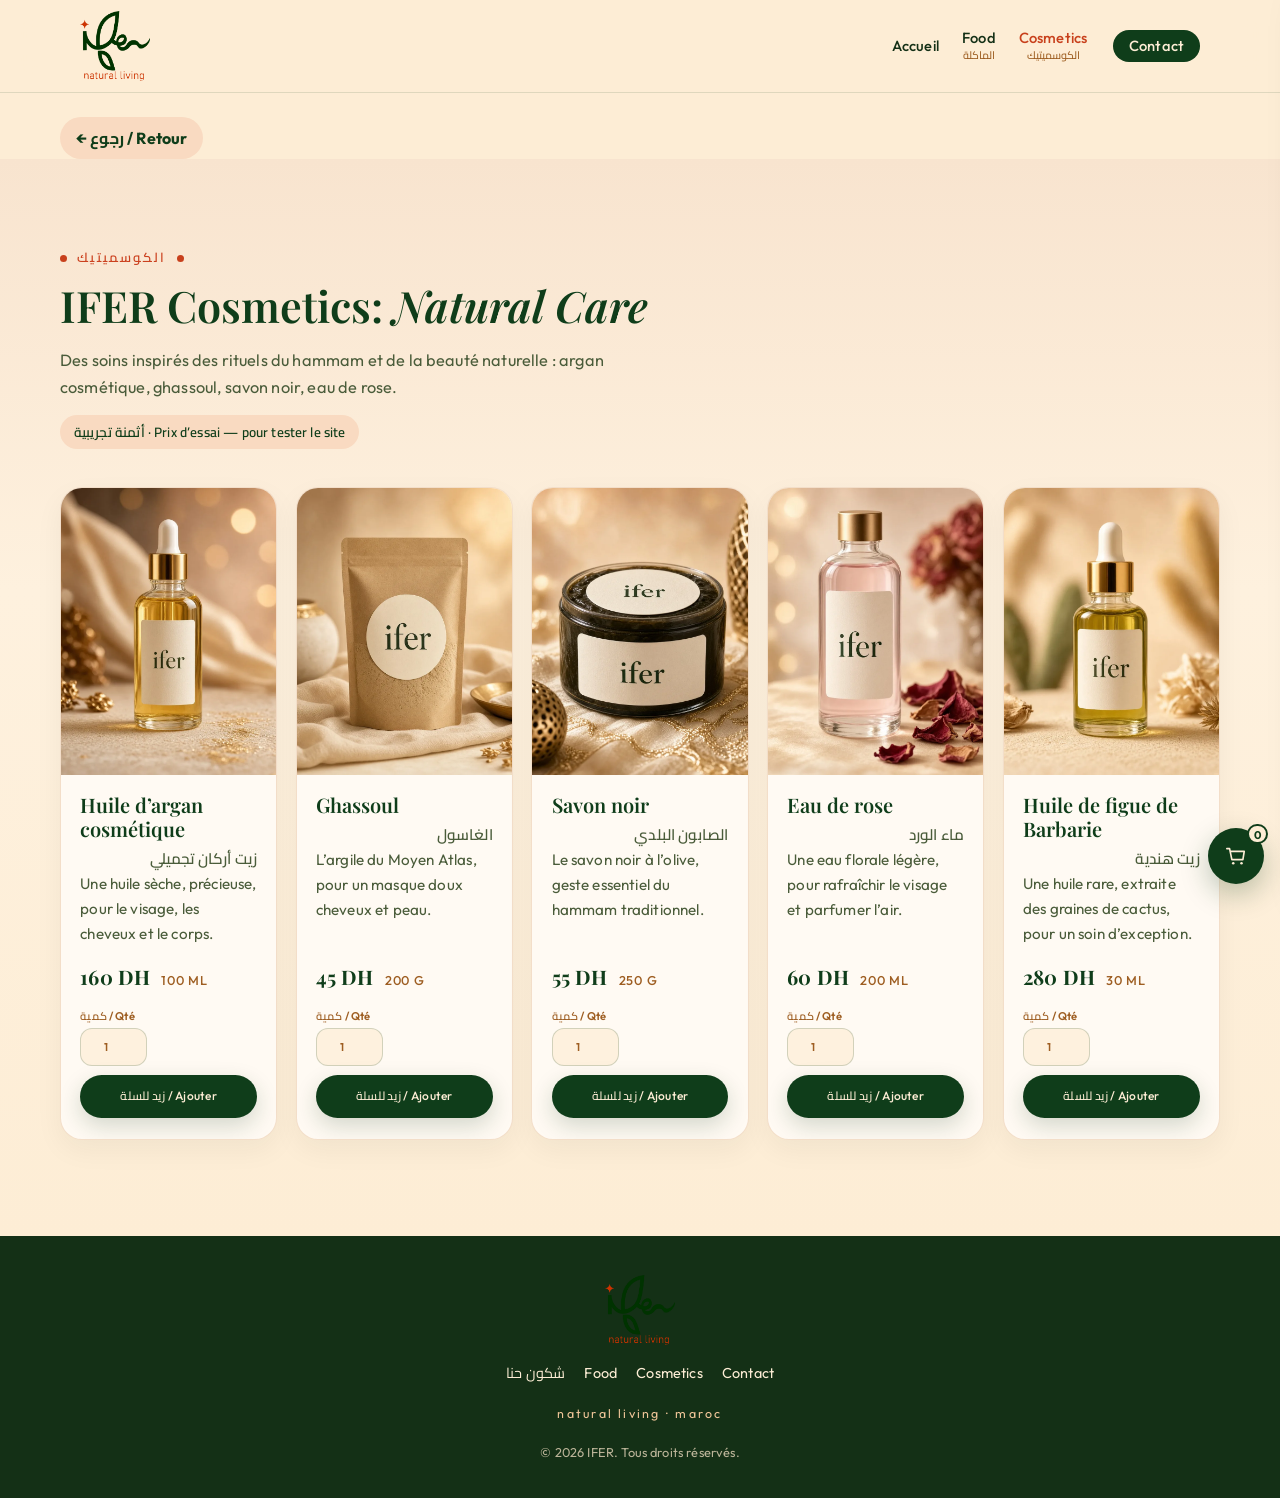
==== commit 1387dfd1: "Add phone number to contact" ====
--- a/cosmetics.html
+++ b/cosmetics.html
@@ -11,7 +11,7 @@
   <link rel="preconnect" href="https://fonts.googleapis.com">
   <link rel="preconnect" href="https://fonts.gstatic.com" crossorigin>
   <link href="https://fonts.googleapis.com/css2?family=Cairo:wght@400;500;600;700&family=Outfit:wght@300;400;500;600&family=Playfair+Display:ital,wght@0,400;0,500;0,600;0,700;1,400;1,500&display=swap" rel="stylesheet">
-  <link rel="stylesheet" href="styles.css?v=1794330537">
+  <link rel="stylesheet" href="styles.css?v=1794330808">
 </head>
 <body>
   <a class="skip-link" href="#contenu">Aller au contenu</a>
--- a/styles.css
+++ b/styles.css
@@ -526,6 +526,7 @@
 .social-btn:hover { transform: translateY(-2px); box-shadow: var(--shadow); }
 .social-btn.ig { color: var(--green-dark); }
 .social-btn.wa { color: var(--green-wordmark); }
+.social-btn.tel { color: var(--green-dark); }
 .social-btn[aria-disabled="true"] { opacity: 0.85; cursor: default; }
 .hint {
   display: block;
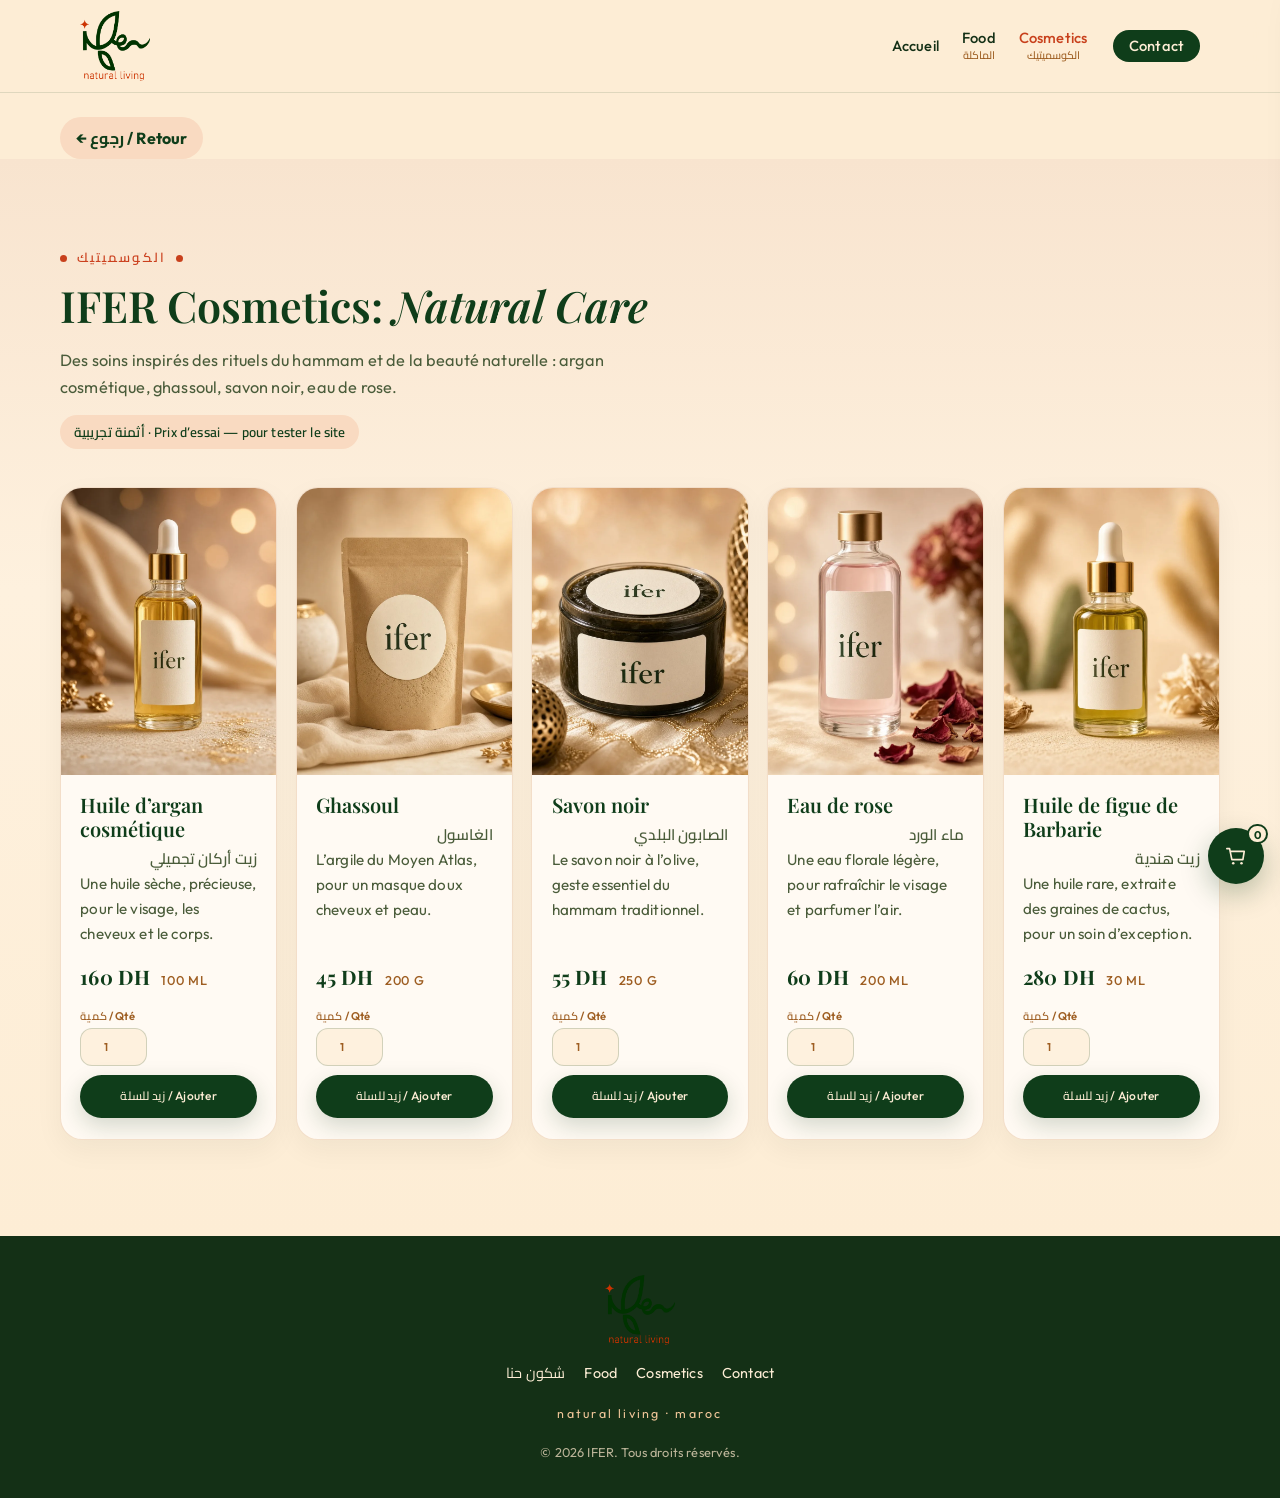
==== commit e898af16: "WhatsApp 0680759912, phone 0708450087" ====
--- a/cosmetics.html
+++ b/cosmetics.html
@@ -11,7 +11,7 @@
   <link rel="preconnect" href="https://fonts.googleapis.com">
   <link rel="preconnect" href="https://fonts.gstatic.com" crossorigin>
   <link href="https://fonts.googleapis.com/css2?family=Cairo:wght@400;500;600;700&family=Outfit:wght@300;400;500;600&family=Playfair+Display:ital,wght@0,400;0,500;0,600;0,700;1,400;1,500&display=swap" rel="stylesheet">
-  <link rel="stylesheet" href="styles.css?v=1794330808">
+  <link rel="stylesheet" href="styles.css?v=1794330836">
 </head>
 <body>
   <a class="skip-link" href="#contenu">Aller au contenu</a>
@@ -172,6 +172,6 @@
     </div>
   </footer>
 
-  <script src="script.js?v=1794330537"></script>
+  <script src="script.js?v=1794330836"></script>
 </body>
 </html>
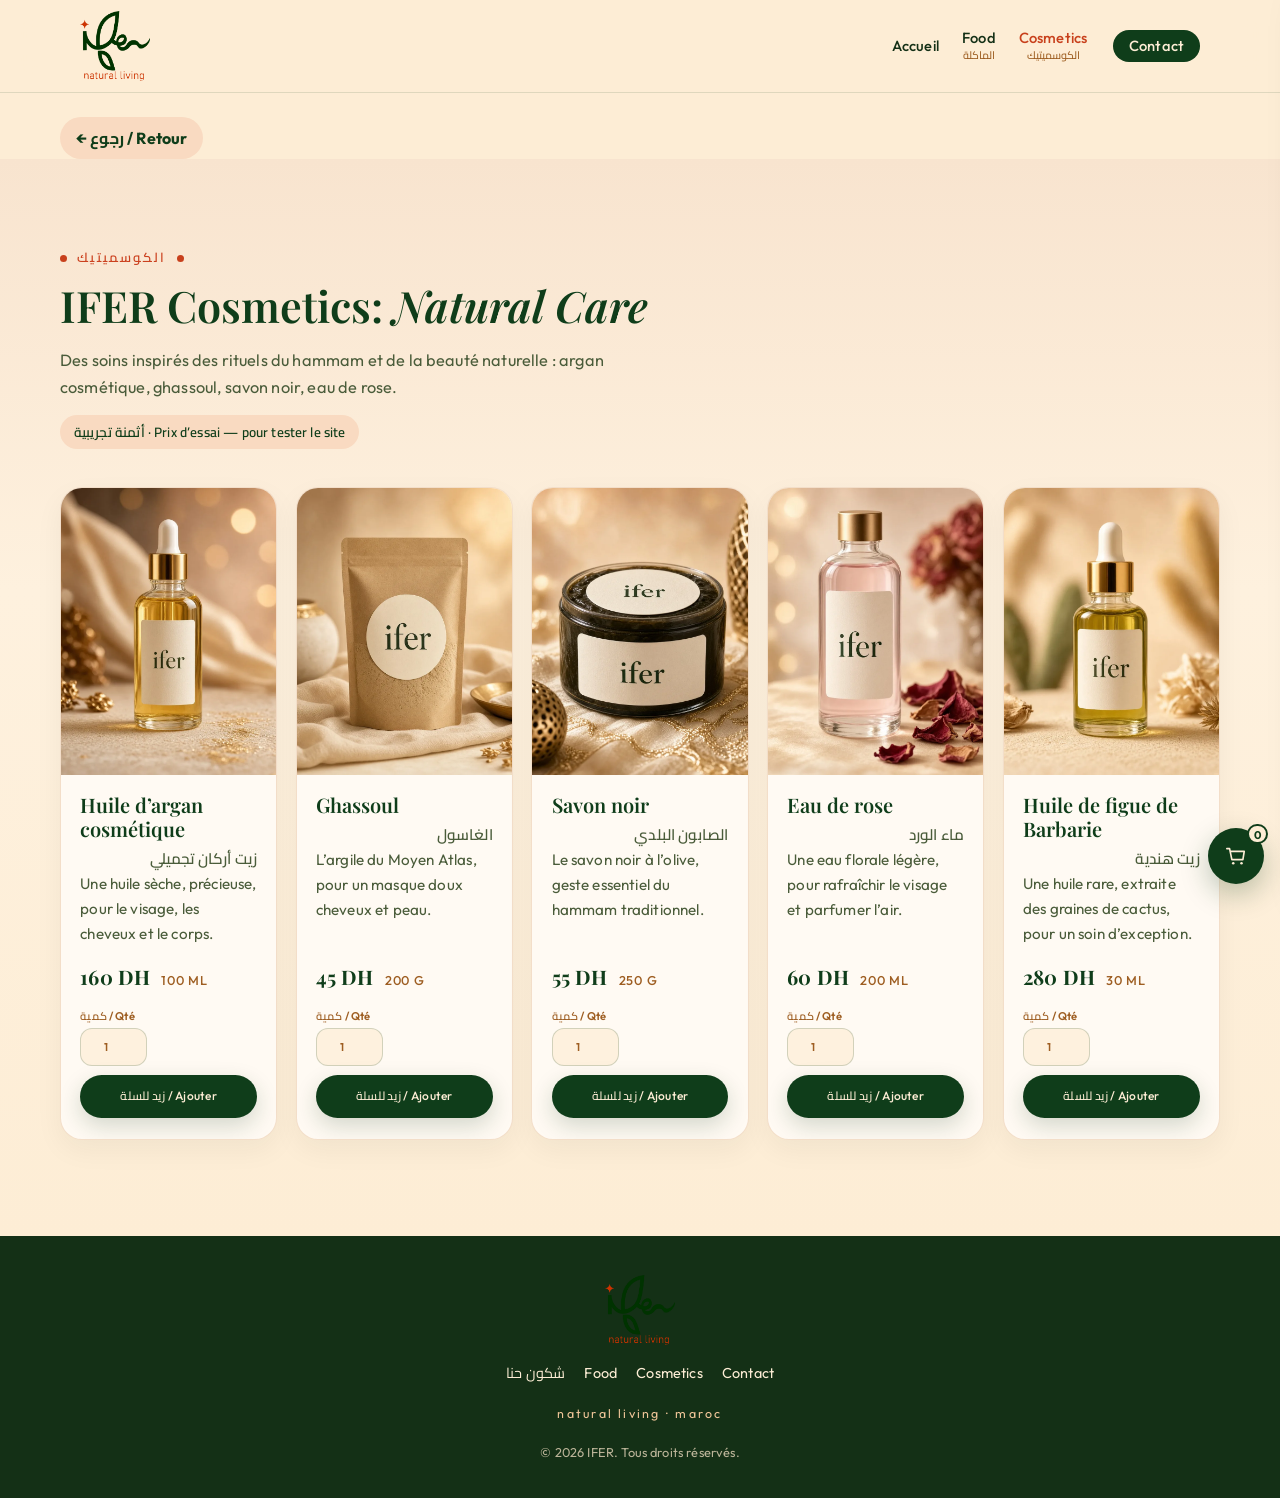
==== commit 676a437b: "Riad interior hero background" ====
--- a/cosmetics.html
+++ b/cosmetics.html
@@ -11,7 +11,7 @@
   <link rel="preconnect" href="https://fonts.googleapis.com">
   <link rel="preconnect" href="https://fonts.gstatic.com" crossorigin>
   <link href="https://fonts.googleapis.com/css2?family=Cairo:wght@400;500;600;700&family=Outfit:wght@300;400;500;600&family=Playfair+Display:ital,wght@0,400;0,500;0,600;0,700;1,400;1,500&display=swap" rel="stylesheet">
-  <link rel="stylesheet" href="styles.css?v=1794330836">
+  <link rel="stylesheet" href="styles.css?v=1794330872">
 </head>
 <body>
   <a class="skip-link" href="#contenu">Aller au contenu</a>
@@ -172,6 +172,6 @@
     </div>
   </footer>
 
-  <script src="script.js?v=1794330836"></script>
+  <script src="script.js?v=1794330872"></script>
 </body>
 </html>
--- a/styles.css
+++ b/styles.css
@@ -978,5 +978,5 @@
 }
 
 /* Heritage hero image (replaces big logo) */
-.hero-art-wrap.hero-heritage { background: linear-gradient(180deg, rgba(253,237,213,0) 55%, rgba(253,237,213,.95) 100%), url('assets/hero-heritage-v2.jpg?v=1794330537') center/cover no-repeat; min-height: clamp(320px, 62vh, 640px); padding: 0; }
+.hero-art-wrap.hero-heritage { background: linear-gradient(180deg, rgba(253,237,213,0) 55%, rgba(253,237,213,.95) 100%), url('assets/hero-heritage-v3.jpg') center/cover no-repeat; min-height: clamp(320px, 62vh, 640px); padding: 0; }
 @media (max-width: 700px) { .hero-art-wrap.hero-heritage { min-height: 300px; background-position: 30% center; } }
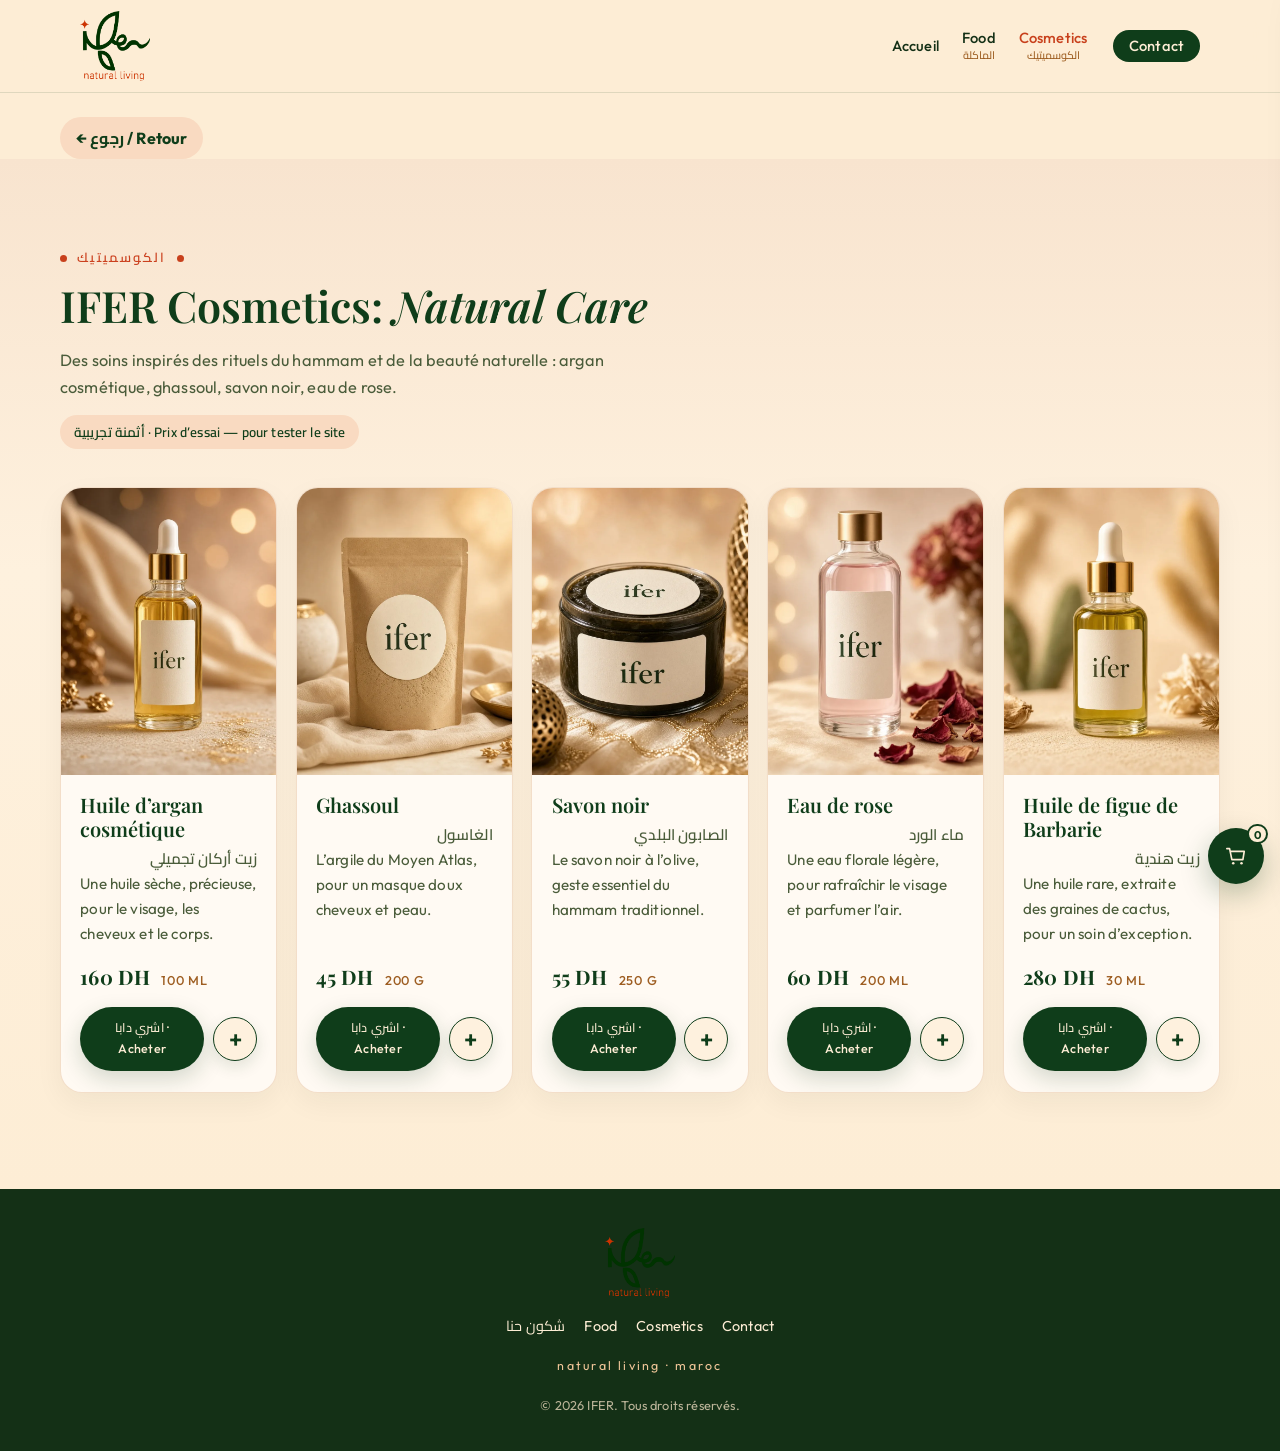
==== commit 4adaafce: "Add buy-now form and plus-to-cart on products Tapping a product photo, name, or Acheter opens a purc" ====
--- a/cosmetics.html
+++ b/cosmetics.html
@@ -11,7 +11,7 @@
   <link rel="preconnect" href="https://fonts.googleapis.com">
   <link rel="preconnect" href="https://fonts.gstatic.com" crossorigin>
   <link href="https://fonts.googleapis.com/css2?family=Cairo:wght@400;500;600;700&family=Outfit:wght@300;400;500;600&family=Playfair+Display:ital,wght@0,400;0,500;0,600;0,700;1,400;1,500&display=swap" rel="stylesheet">
-  <link rel="stylesheet" href="styles.css?v=1794330872">
+  <link rel="stylesheet" href="styles.css?v=1794331283">
 </head>
 <body>
   <a class="skip-link" href="#contenu">Aller au contenu</a>
@@ -60,10 +60,8 @@
               <p>Une huile sèche, précieuse, pour le visage, les cheveux et le corps.</p>
               <p class="price"><strong>160 DH</strong> <span class="size">100 ml</span></p>
               <div class="buy-row">
-                <label class="qty-wrap">كمية / Qté
-                  <input class="qty-input" type="number" min="1" max="20" value="1" inputmode="numeric">
-                </label>
-                <button type="button" class="btn btn-green btn-add">زيد للسلة / Ajouter</button>
+                <button type="button" class="btn btn-green btn-buy">اشري دابا · Acheter</button>
+                <button type="button" class="btn-plus" aria-label="زيد للسلة / Ajouter au panier">+</button>
               </div>
             </div>
           </article>
@@ -81,10 +79,8 @@
               <p>L’argile du Moyen Atlas, pour un masque doux cheveux et peau.</p>
               <p class="price"><strong>45 DH</strong> <span class="size">200 g</span></p>
               <div class="buy-row">
-                <label class="qty-wrap">كمية / Qté
-                  <input class="qty-input" type="number" min="1" max="20" value="1" inputmode="numeric">
-                </label>
-                <button type="button" class="btn btn-green btn-add">زيد للسلة / Ajouter</button>
+                <button type="button" class="btn btn-green btn-buy">اشري دابا · Acheter</button>
+                <button type="button" class="btn-plus" aria-label="زيد للسلة / Ajouter au panier">+</button>
               </div>
             </div>
           </article>
@@ -102,10 +98,8 @@
               <p>Le savon noir à l’olive, geste essentiel du hammam traditionnel.</p>
               <p class="price"><strong>55 DH</strong> <span class="size">250 g</span></p>
               <div class="buy-row">
-                <label class="qty-wrap">كمية / Qté
-                  <input class="qty-input" type="number" min="1" max="20" value="1" inputmode="numeric">
-                </label>
-                <button type="button" class="btn btn-green btn-add">زيد للسلة / Ajouter</button>
+                <button type="button" class="btn btn-green btn-buy">اشري دابا · Acheter</button>
+                <button type="button" class="btn-plus" aria-label="زيد للسلة / Ajouter au panier">+</button>
               </div>
             </div>
           </article>
@@ -123,10 +117,8 @@
               <p>Une eau florale légère, pour rafraîchir le visage et parfumer l’air.</p>
               <p class="price"><strong>60 DH</strong> <span class="size">200 ml</span></p>
               <div class="buy-row">
-                <label class="qty-wrap">كمية / Qté
-                  <input class="qty-input" type="number" min="1" max="20" value="1" inputmode="numeric">
-                </label>
-                <button type="button" class="btn btn-green btn-add">زيد للسلة / Ajouter</button>
+                <button type="button" class="btn btn-green btn-buy">اشري دابا · Acheter</button>
+                <button type="button" class="btn-plus" aria-label="زيد للسلة / Ajouter au panier">+</button>
               </div>
             </div>
           </article>
@@ -144,10 +136,8 @@
               <p>Une huile rare, extraite des graines de cactus, pour un soin d’exception.</p>
               <p class="price"><strong>280 DH</strong> <span class="size">30 ml</span></p>
               <div class="buy-row">
-                <label class="qty-wrap">كمية / Qté
-                  <input class="qty-input" type="number" min="1" max="20" value="1" inputmode="numeric">
-                </label>
-                <button type="button" class="btn btn-green btn-add">زيد للسلة / Ajouter</button>
+                <button type="button" class="btn btn-green btn-buy">اشري دابا · Acheter</button>
+                <button type="button" class="btn-plus" aria-label="زيد للسلة / Ajouter au panier">+</button>
               </div>
             </div>
           </article>
@@ -172,6 +162,6 @@
     </div>
   </footer>
 
-  <script src="script.js?v=1794330872"></script>
+  <script src="script.js?v=1794331283"></script>
 </body>
 </html>
--- a/styles.css
+++ b/styles.css
@@ -745,30 +745,48 @@
 .card-body .price { margin-top: auto; padding-top: 0.85rem; }
 .buy-row {
   display: flex;
-  flex-wrap: wrap;
-  align-items: flex-end;
+  flex-wrap: nowrap;
+  align-items: center;
   gap: 0.55rem;
   margin-top: 0.85rem;
 }
-.qty-wrap {
-  display: flex;
-  flex-direction: column;
-  gap: 0.2rem;
-  font-size: 0.7rem;
+.btn-buy {
+  flex: 1;
+  min-width: 0;
+  padding: 0.7rem 0.95rem;
+  font-size: 0.86rem;
+  letter-spacing: 0.02em;
+}
+.card-grid-5 .btn-buy { font-size: 0.78rem; padding: 0.65rem 0.75rem; }
+.btn-plus {
+  width: 44px;
+  height: 44px;
+  flex-shrink: 0;
+  border-radius: 50%;
+  border: 1.5px solid var(--green-dark);
+  background: var(--cream-warm);
+  color: var(--green-dark);
+  font-size: 1.5rem;
   font-weight: 600;
-  color: var(--amber-dark);
-}
-.qty-input {
-  width: 4.2rem;
-  border: 1.5px solid rgba(15, 61, 26, 0.18);
-  background: var(--cream-warm);
-  border-radius: 12px;
-  padding: 0.55rem 0.4rem;
-  text-align: center;
-}
-.btn-add { padding: 0.7rem 0.95rem; font-size: 0.82rem; letter-spacing: 0.02em; flex: 1; min-width: 8.5rem; }
-.btn-add.is-added { background: #2e5a32; }
-.card-grid-5 .btn-add { font-size: 0.75rem; padding: 0.65rem 0.7rem; }
+  line-height: 1;
+  cursor: pointer;
+  display: inline-flex;
+  align-items: center;
+  justify-content: center;
+  box-shadow: 0 6px 16px rgba(15, 61, 26, 0.12);
+  transition: transform 0.35s var(--ease), background 0.35s var(--ease), color 0.35s var(--ease);
+}
+.btn-plus:hover { background: var(--green-dark); color: var(--cream); transform: translateY(-2px); }
+.btn-plus:focus-visible { outline: 2px solid var(--orange); outline-offset: 3px; }
+.btn-plus.is-added {
+  background: var(--orange);
+  border-color: var(--orange);
+  color: var(--cream);
+}
+.product-photo,
+.feature-visual,
+[data-id] h3,
+[data-id] .ar-name { cursor: pointer; }
 
 /* Floating cart */
 .cart-fab {
@@ -980,3 +998,112 @@
 /* Heritage hero image (replaces big logo) */
 .hero-art-wrap.hero-heritage { background: linear-gradient(180deg, rgba(253,237,213,0) 55%, rgba(253,237,213,.95) 100%), url('assets/hero-heritage-v3.jpg') center/cover no-repeat; min-height: clamp(320px, 62vh, 640px); padding: 0; }
 @media (max-width: 700px) { .hero-art-wrap.hero-heritage { min-height: 300px; background-position: 30% center; } }
+
+/* Buy-now purchase form */
+body.buynow-open { overflow: hidden; }
+.buynow-dialog[hidden],
+.buynow-overlay[hidden] { display: none !important; }
+body.buynow-open .cart-fab { visibility: hidden; pointer-events: none; }
+.buynow-overlay {
+  position: fixed;
+  inset: 0;
+  background: rgba(15, 61, 26, 0.45);
+  z-index: 110;
+  opacity: 0;
+  pointer-events: none;
+  transition: opacity 0.3s;
+}
+.buynow-overlay.is-open { opacity: 1; pointer-events: auto; }
+.buynow-dialog {
+  position: fixed;
+  z-index: 120;
+  inset: auto 0 0 0;
+  width: 100%;
+  max-height: 94vh;
+  overflow: auto;
+  -webkit-overflow-scrolling: touch;
+  background: var(--cream);
+  border-radius: 22px 22px 0 0;
+  box-shadow: 0 -16px 48px rgba(15, 61, 26, 0.22);
+  transform: translateY(110%);
+  transition: transform 0.4s var(--ease);
+  display: flex;
+  flex-direction: column;
+  padding-bottom: max(1rem, env(safe-area-inset-bottom));
+}
+.buynow-dialog.is-open { transform: none; }
+.buynow-head {
+  display: flex;
+  align-items: center;
+  justify-content: space-between;
+  padding: 0.85rem 1.1rem;
+  border-bottom: 1px solid var(--line);
+  position: sticky;
+  top: 0;
+  background: var(--cream);
+  z-index: 1;
+}
+.buynow-head h2 {
+  margin: 0;
+  font-size: 1.3rem;
+  font-family: var(--font-ar);
+}
+.buynow-head h2 span {
+  display: block;
+  font-family: var(--font-serif);
+  font-style: italic;
+  font-weight: 400;
+  font-size: 0.7em;
+  color: var(--amber-dark);
+}
+.buynow-product {
+  display: grid;
+  grid-template-columns: 88px 1fr;
+  gap: 0.85rem;
+  align-items: center;
+  margin: 1rem 1.1rem 0.4rem;
+  padding: 0.7rem;
+  background: var(--paper);
+  border: 1px solid rgba(216, 157, 103, 0.3);
+  border-radius: 16px;
+}
+.buynow-product img {
+  width: 88px;
+  height: 88px;
+  object-fit: cover;
+  border-radius: 12px;
+  background: var(--cream-deep);
+}
+.buynow-name { margin: 0; font-weight: 600; font-size: 1rem; color: var(--green-dark); }
+.buynow-meta { margin: 0.2rem 0 0.35rem; font-size: 0.8rem; color: var(--amber-dark); font-family: var(--font-ar); }
+.buynow-unit { margin: 0; font-size: 0.88rem; color: var(--text-soft); }
+.buynow-unit strong { font-family: var(--font-serif); color: var(--green-dark); font-size: 1.15rem; }
+.buynow-qty {
+  display: flex;
+  align-items: center;
+  gap: 0.45rem;
+  margin: 0.2rem 1.1rem 0.5rem;
+  font-size: 0.85rem;
+  font-weight: 600;
+  color: var(--amber-dark);
+}
+.buynow-qty .qty-btn { width: 36px; height: 36px; font-size: 1.1rem; }
+.buynow-qty .cart-qty { min-width: 1.6rem; font-size: 1.05rem; color: var(--green-dark); }
+.buynow-totals { margin: 0 1.1rem 0.4rem; border-radius: 16px; border: 1px solid var(--line); }
+#buynow-form { padding-top: 0.4rem; }
+@media (min-width: 640px) {
+  .buynow-dialog {
+    inset: 50% auto auto 50%;
+    width: min(480px, calc(100% - 2rem));
+    max-height: 90vh;
+    border-radius: 22px;
+    transform: translate(-50%, -40%) scale(0.96);
+    opacity: 0;
+    pointer-events: none;
+  }
+  .buynow-dialog.is-open {
+    transform: translate(-50%, -50%) scale(1);
+    opacity: 1;
+    pointer-events: auto;
+  }
+}
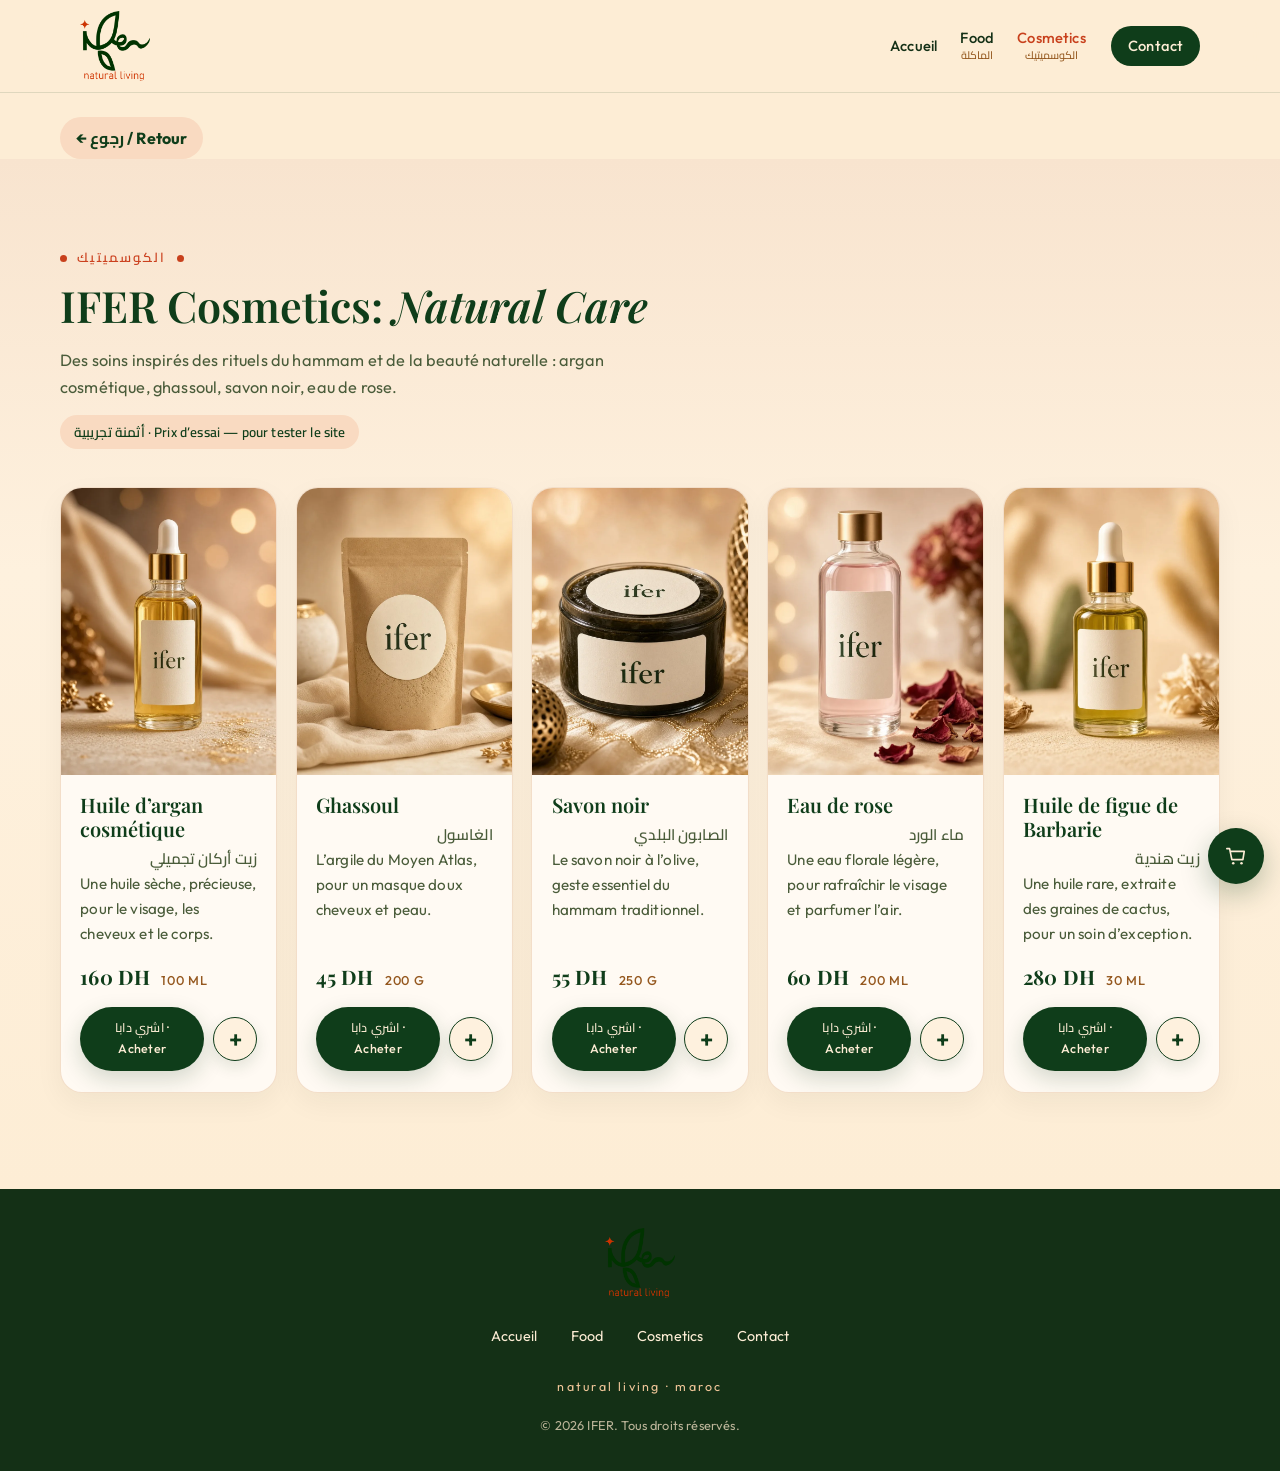
==== commit 82d1268e: "Audit fixes: SEO tags, contact validation, tap targets, and logo size" ====
--- a/cosmetics.html
+++ b/cosmetics.html
@@ -3,15 +3,28 @@
 <head>
   <meta charset="UTF-8">
   <meta name="viewport" content="width=device-width, initial-scale=1">
-  <meta name="description" content="IFER — natural living. Huiles, délices et rituels du terroir marocain. Food et Cosmetics.">
+  <meta name="description" content="IFER Cosmetics — argan, ghassoul, savon noir, eau de rose et huile de figue de Barbarie. Commandez via WhatsApp.">
+  <meta name="theme-color" content="#0f3d1a">
   <title>IFER Cosmetics — الكوسميتيك</title>
+  <link rel="canonical" href="https://simoch769-netizen.github.io/ifer-site/cosmetics.html">
+  <meta property="og:type" content="website">
+  <meta property="og:site_name" content="IFER">
+  <meta property="og:locale" content="fr_FR">
+  <meta property="og:title" content="IFER Cosmetics — الكوسميتيك">
+  <meta property="og:description" content="IFER Cosmetics — argan, ghassoul, savon noir, eau de rose et huile de figue de Barbarie. Commandez via WhatsApp.">
+  <meta property="og:url" content="https://simoch769-netizen.github.io/ifer-site/cosmetics.html">
+  <meta property="og:image" content="https://simoch769-netizen.github.io/ifer-site/assets/hero-heritage-v3.jpg">
+  <meta name="twitter:card" content="summary_large_image">
+  <meta name="twitter:title" content="IFER Cosmetics — الكوسميتيك">
+  <meta name="twitter:description" content="IFER Cosmetics — argan, ghassoul, savon noir, eau de rose et huile de figue de Barbarie. Commandez via WhatsApp.">
+  <meta name="twitter:image" content="https://simoch769-netizen.github.io/ifer-site/assets/hero-heritage-v3.jpg">
   <link rel="icon" type="image/png" sizes="32x32" href="assets/favicon-32.png">
   <link rel="icon" type="image/png" sizes="64x64" href="assets/favicon-64.png">
   <link rel="apple-touch-icon" href="assets/favicon-256.png">
   <link rel="preconnect" href="https://fonts.googleapis.com">
   <link rel="preconnect" href="https://fonts.gstatic.com" crossorigin>
   <link href="https://fonts.googleapis.com/css2?family=Cairo:wght@400;500;600;700&family=Outfit:wght@300;400;500;600&family=Playfair+Display:ital,wght@0,400;0,500;0,600;0,700;1,400;1,500&display=swap" rel="stylesheet">
-  <link rel="stylesheet" href="styles.css?v=1794331283">
+  <link rel="stylesheet" href="styles.css?v=1794332100">
 </head>
 <body>
   <a class="skip-link" href="#contenu">Aller au contenu</a>
@@ -19,7 +32,7 @@
   <header class="site-header" id="top">
     <div class="header-inner">
       <a class="brand" href="index.html" aria-label="ifer natural living — accueil">
-        <img src="assets/ifer-logo.png" width="2061" height="2050" alt="ifer, natural living">
+        <img src="assets/ifer-logo-512.png" width="512" height="509" alt="ifer, natural living">
       </a>
       <button class="nav-toggle" type="button" aria-expanded="false" aria-controls="site-nav" aria-label="Ouvrir le menu">
         <span></span><span></span><span></span>
@@ -51,7 +64,7 @@
             <div class="product-photo">
               <picture>
                 <source type="image/webp" srcset="assets/products/argan-cosmetique.webp">
-                <img src="assets/products/argan-cosmetique.jpg" width="800" height="1066" alt="Huile d’argan cosmétique ifer, 100 ml">
+                <img loading="eager" decoding="async" src="assets/products/argan-cosmetique.jpg" width="800" height="1066" alt="Huile d’argan cosmétique ifer, 100 ml">
               </picture>
             </div>
             <div class="card-body">
@@ -70,7 +83,7 @@
             <div class="product-photo">
               <picture>
                 <source type="image/webp" srcset="assets/products/ghassoul.webp">
-                <img src="assets/products/ghassoul.jpg" width="800" height="1066" alt="Sachet de ghassoul ifer, 200 g">
+                <img loading="lazy" decoding="async" src="assets/products/ghassoul.jpg" width="800" height="1066" alt="Sachet de ghassoul ifer, 200 g">
               </picture>
             </div>
             <div class="card-body">
@@ -89,7 +102,7 @@
             <div class="product-photo">
               <picture>
                 <source type="image/webp" srcset="assets/products/savon-noir.webp">
-                <img src="assets/products/savon-noir.jpg" width="800" height="1066" alt="Pot de savon noir ifer, 250 g">
+                <img loading="lazy" decoding="async" src="assets/products/savon-noir.jpg" width="800" height="1066" alt="Pot de savon noir ifer, 250 g">
               </picture>
             </div>
             <div class="card-body">
@@ -108,7 +121,7 @@
             <div class="product-photo">
               <picture>
                 <source type="image/webp" srcset="assets/products/eau-rose.webp">
-                <img src="assets/products/eau-rose.jpg" width="800" height="1066" alt="Bouteille d’eau de rose ifer, 200 ml">
+                <img loading="lazy" decoding="async" src="assets/products/eau-rose.jpg" width="800" height="1066" alt="Bouteille d’eau de rose ifer, 200 ml">
               </picture>
             </div>
             <div class="card-body">
@@ -127,7 +140,7 @@
             <div class="product-photo">
               <picture>
                 <source type="image/webp" srcset="assets/products/figue-barbarie.webp">
-                <img src="assets/products/figue-barbarie.jpg" width="800" height="1066" alt="Huile de figue de Barbarie ifer, 30 ml">
+                <img loading="lazy" decoding="async" src="assets/products/figue-barbarie.jpg" width="800" height="1066" alt="Huile de figue de Barbarie ifer, 30 ml">
               </picture>
             </div>
             <div class="card-body">
@@ -149,19 +162,19 @@
   <footer class="site-footer">
     <div class="container footer-inner">
       <a class="brand footer-brand" href="index.html">
-        <img src="assets/ifer-logo.png" width="2061" height="2050" alt="ifer, natural living">
+        <img src="assets/ifer-logo-512.png" width="512" height="509" alt="ifer, natural living">
       </a>
       <nav aria-label="Pied de page">
-        <a href="index.html">شكون حنا</a>
+        <a href="index.html">Accueil</a>
         <a href="food.html">Food</a>
         <a href="cosmetics.html">Cosmetics</a>
         <a href="index.html#contact">Contact</a>
       </nav>
       <p class="footer-tag">natural living · Maroc</p>
-      <p class="copyright">© <span id="year"></span> IFER. Tous droits réservés.</p>
+      <p class="copyright">© <span id="year">2026</span> IFER. Tous droits réservés.</p>
     </div>
   </footer>
 
-  <script src="script.js?v=1794331283"></script>
+  <script src="script.js?v=1794332100"></script>
 </body>
 </html>
--- a/styles.css
+++ b/styles.css
@@ -18,7 +18,7 @@
   --gold-light: #f1c699;
   --gold-dark: #d89d67;
   --amber: #b67943;
-  --amber-dark: #9e5e22;
+  --amber-dark: #95581f;
   --amber-light: #d2975a;
   --pink-pill: #f9dac1;
   --backdrop: #c4986f;
@@ -168,6 +168,21 @@
 }
 .btn:hover { transform: translateY(-2px); }
 .btn:focus-visible { outline: 2px solid var(--orange); outline-offset: 3px; }
+
+.nav-toggle:focus-visible,
+.cart-fab:focus-visible,
+.cart-close:focus-visible,
+.qty-btn:focus-visible,
+.social-btn:focus-visible,
+.back-link:focus-visible,
+.choice-card:focus-visible,
+.site-footer a:focus-visible,
+.cart-remove:focus-visible,
+.site-nav a:focus-visible {
+  outline: 2px solid var(--orange);
+  outline-offset: 3px;
+}
+
 .btn-green {
   background: var(--green-dark);
   color: var(--cream);
@@ -278,8 +293,10 @@
   background: var(--green-dark);
   color: var(--cream) !important;
   border-radius: 999px;
-  padding: 0.45rem 1rem !important;
+  padding: 0.55rem 1.05rem !important;
   margin-left: 0.3rem;
+  min-height: 40px;
+  justify-content: center;
 }
 .nav-cta::after { display: none; }
 .nav-cta:hover { background: var(--green-wordmark); }
@@ -514,6 +531,7 @@
 .social-btn {
   display: inline-flex;
   align-items: center;
+  flex-wrap: wrap;
   gap: 0.7rem;
   text-decoration: none;
   background: var(--paper);
@@ -521,6 +539,7 @@
   padding: 0.8rem 1.1rem;
   border-radius: 999px;
   font-weight: 500;
+  max-width: 100%;
   transition: transform 0.3s var(--ease), box-shadow 0.3s var(--ease);
 }
 .social-btn:hover { transform: translateY(-2px); box-shadow: var(--shadow); }
@@ -589,7 +608,7 @@
 }
 .footer-inner { display: grid; gap: 1.1rem; justify-items: center; }
 .site-footer nav { display: flex; flex-wrap: wrap; gap: 0.7rem 1.2rem; justify-content: center; }
-.site-footer nav a { text-decoration: none; font-size: 0.9rem; color: var(--cream); }
+.site-footer nav a { text-decoration: none; font-size: 0.9rem; color: var(--cream); display: inline-flex; align-items: center; min-height: 44px; padding: 0.35rem 0.45rem; }
 .site-footer nav a:hover { color: var(--gold-light); }
 .footer-tag {
   margin: 0;
@@ -658,7 +677,7 @@
   }
   .site-nav ul { flex-direction: column; align-items: stretch; gap: 0; }
   .site-nav a { align-items: flex-start; padding: 0.85rem 0.2rem; font-size: 1.05rem; }
-  .nav-cta { margin: 0.4rem 0 0; align-items: center !important; text-align: center; }
+  .nav-cta { margin: 0.4rem 0 0; align-items: center !important; text-align: center; min-height: 44px; padding: 0.7rem 1rem !important; }
   body.nav-open { overflow: hidden; }
 }
 
@@ -682,6 +701,7 @@
 .choice-card:hover { transform: translateY(-6px); box-shadow: 0 26px 50px rgba(15,61,26,.26); }
 .choice-food { background: linear-gradient(160deg, rgba(15,61,26,.35), rgba(15,61,26,.92)), url('assets/products/argan-culinaire.jpg?v=1794330537') center/cover; }
 .choice-cos { background: linear-gradient(160deg, #d89d67 0%, #c8401c 100%); }
+.choice-ar, .choice-title, .choice-sub { text-shadow: 0 1px 10px rgba(15,61,26,.4); }
 .choice-ar { font-size: 1.4rem; font-weight:700; color:#f9dac1; }
 .choice-title { font-family: 'Playfair Display', serif; font-size: clamp(2rem,4vw,2.8rem); line-height:1.05; }
 .choice-sub { opacity:.92; }
@@ -831,6 +851,7 @@
   border: 2px solid var(--green-dark);
 }
 .cart-fab.has-items .cart-badge { border-color: var(--orange); }
+.cart-badge[hidden] { display: none !important; }
 .cart-overlay {
   position: fixed;
   inset: 0;
@@ -851,13 +872,18 @@
   background: var(--cream);
   box-shadow: -12px 0 40px rgba(15, 61, 26, 0.18);
   transform: translateX(110%);
-  transition: transform 0.4s var(--ease);
+  visibility: hidden;
+  transition: transform 0.4s var(--ease), visibility 0s linear 0.4s;
   display: flex;
   flex-direction: column;
   overflow: auto;
   -webkit-overflow-scrolling: touch;
 }
-.cart-drawer.is-open { transform: none; }
+.cart-drawer.is-open {
+  transform: none;
+  visibility: visible;
+  transition: transform 0.4s var(--ease), visibility 0s;
+}
 .cart-head {
   display: flex;
   align-items: center;
@@ -883,8 +909,8 @@
   color: var(--amber-dark);
 }
 .cart-close {
-  width: 40px;
-  height: 40px;
+  width: 44px;
+  height: 44px;
   border: 0;
   background: transparent;
   font-size: 1.8rem;
@@ -909,9 +935,9 @@
 .cart-item-meta { margin: 0.15rem 0 0.4rem; font-size: 0.75rem; color: var(--amber-dark); font-family: var(--font-ar); }
 .cart-item-row { display: flex; align-items: center; gap: 0.35rem; flex-wrap: wrap; }
 .qty-btn {
-  width: 28px;
-  height: 28px;
-  border-radius: 8px;
+  width: 44px;
+  height: 44px;
+  border-radius: 10px;
   border: 1px solid rgba(15, 61, 26, 0.2);
   background: var(--cream-warm);
   cursor: pointer;
@@ -923,10 +949,13 @@
   border: 0;
   background: transparent;
   color: var(--orange);
-  font-size: 0.75rem;
+  font-size: 0.8rem;
   cursor: pointer;
   font-family: var(--font-ar);
   margin-left: auto;
+  min-height: 44px;
+  min-width: 44px;
+  padding: 0.25rem 0.4rem;
 }
 .cart-line { font-weight: 700; font-size: 0.85rem; margin-left: auto; }
 .cart-totals {
@@ -1087,7 +1116,7 @@
   font-weight: 600;
   color: var(--amber-dark);
 }
-.buynow-qty .qty-btn { width: 36px; height: 36px; font-size: 1.1rem; }
+.buynow-qty .qty-btn { width: 44px; height: 44px; font-size: 1.1rem; }
 .buynow-qty .cart-qty { min-width: 1.6rem; font-size: 1.05rem; color: var(--green-dark); }
 .buynow-totals { margin: 0 1.1rem 0.4rem; border-radius: 16px; border: 1px solid var(--line); }
 #buynow-form { padding-top: 0.4rem; }
